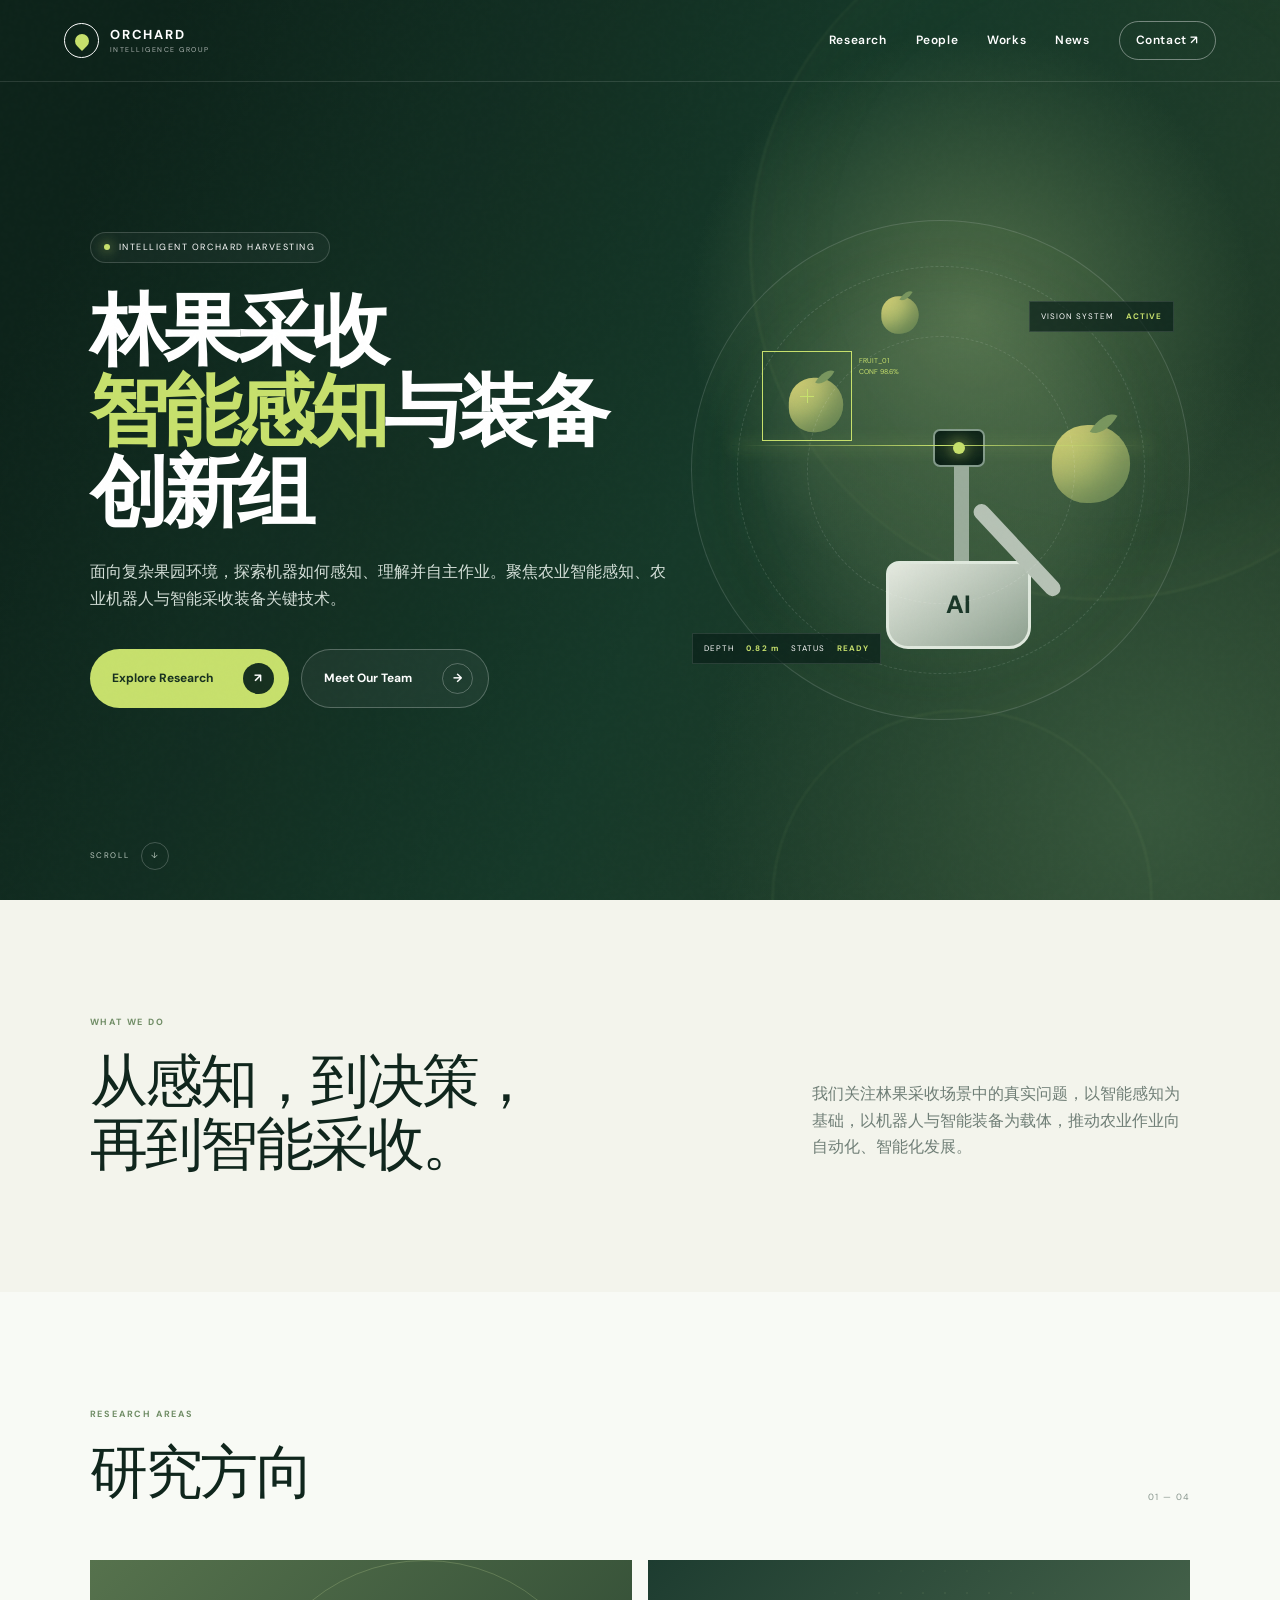
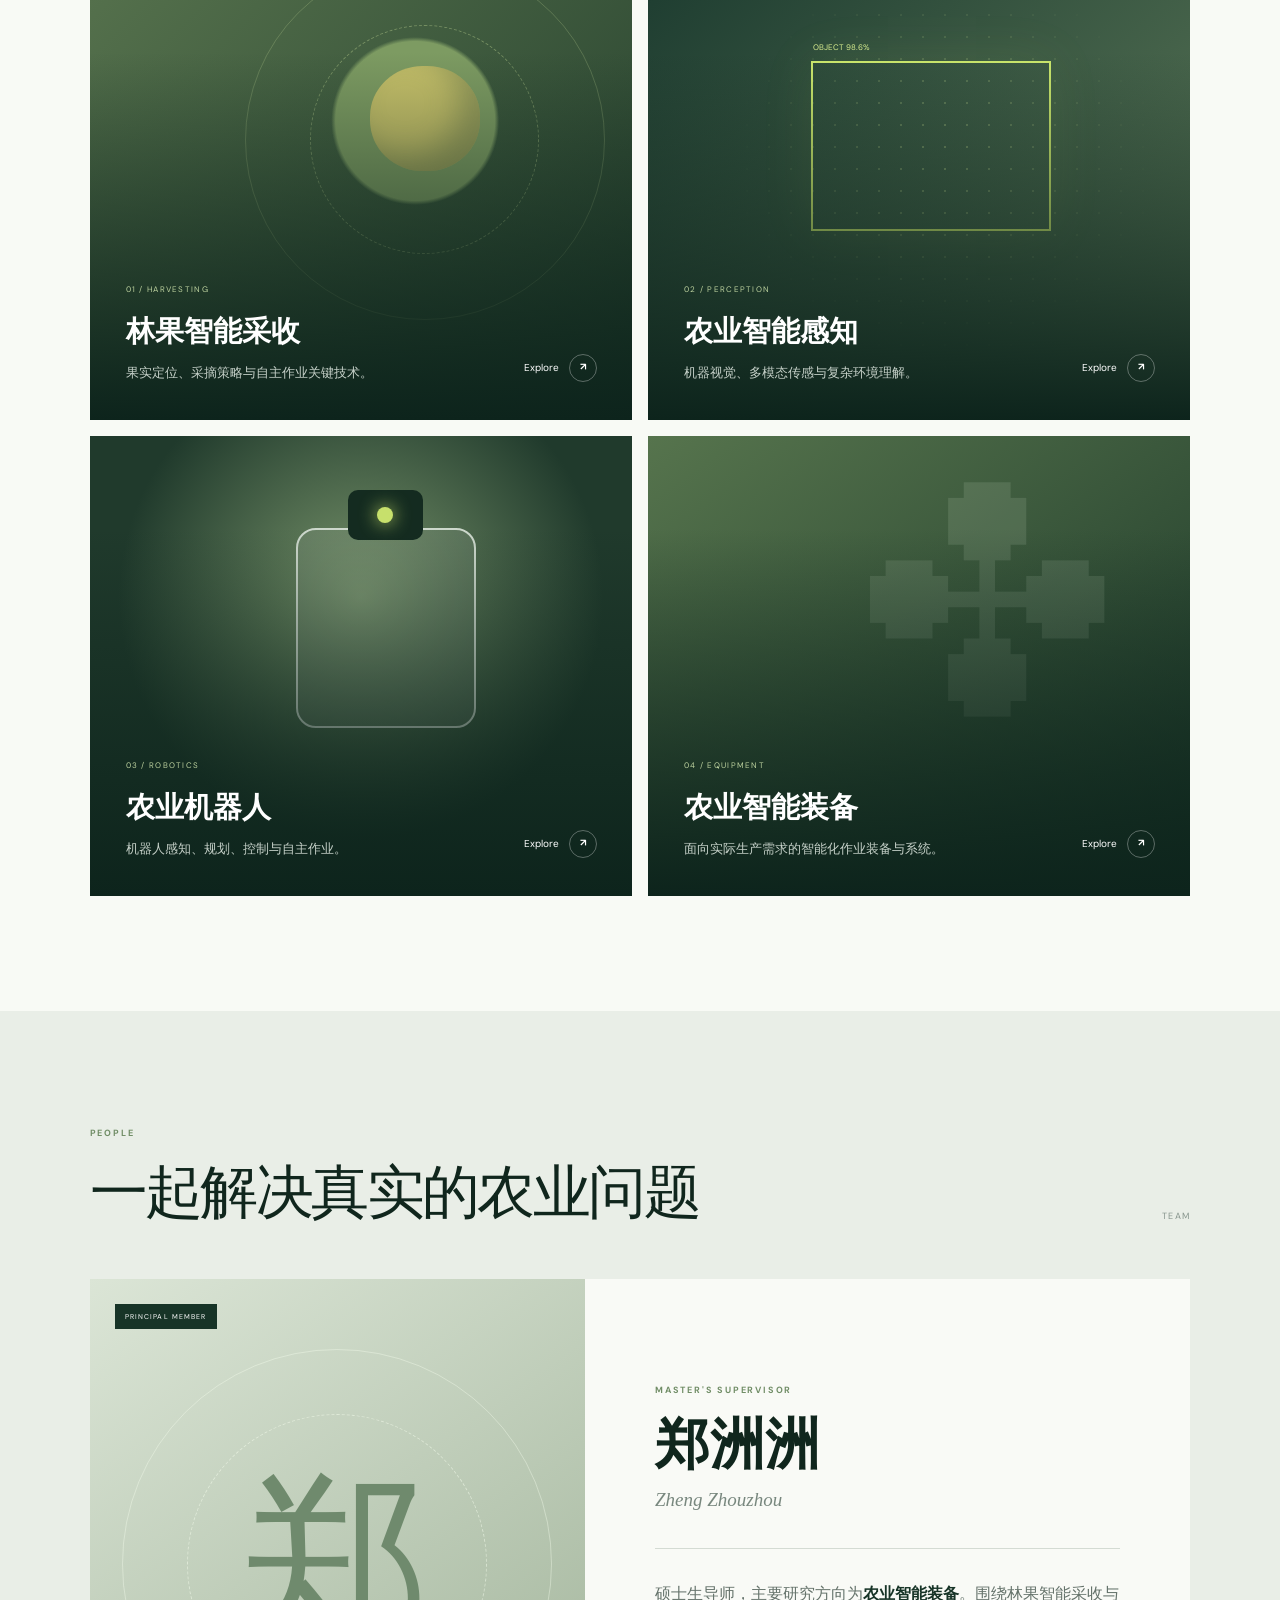
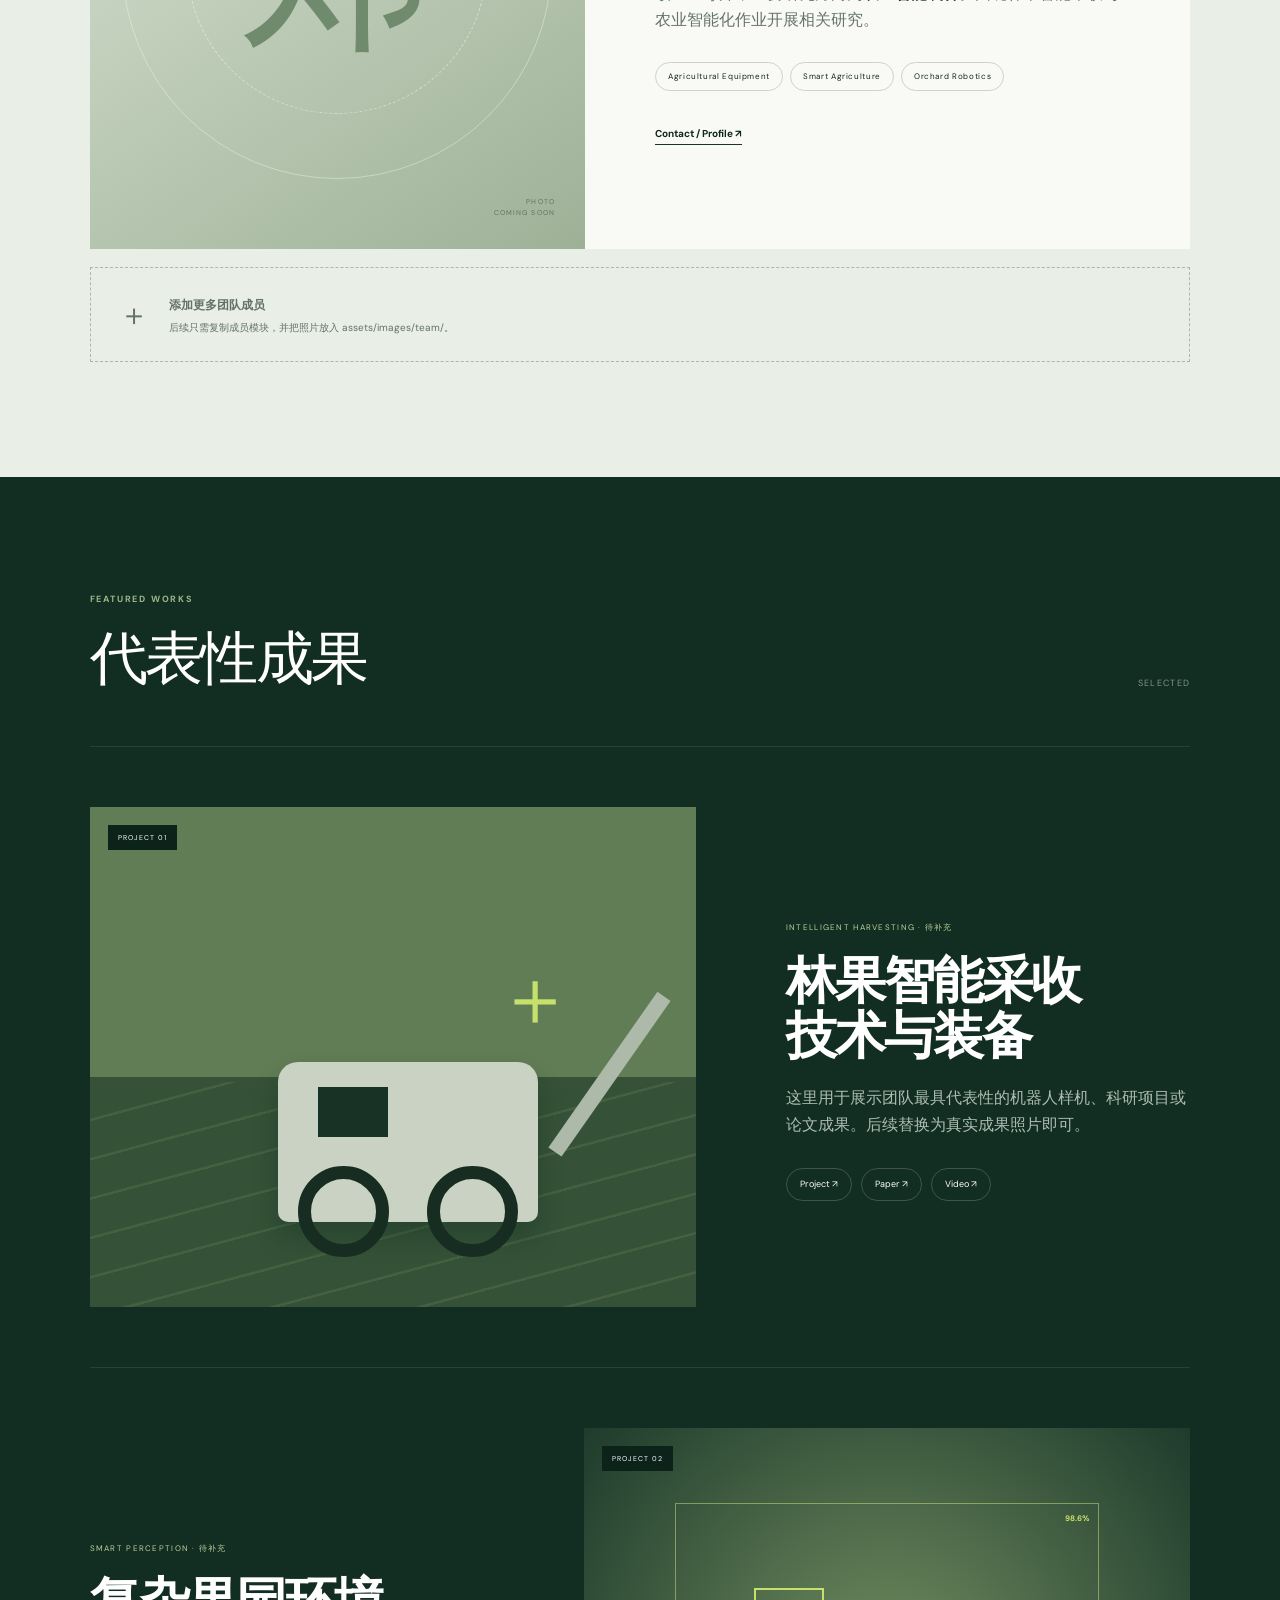
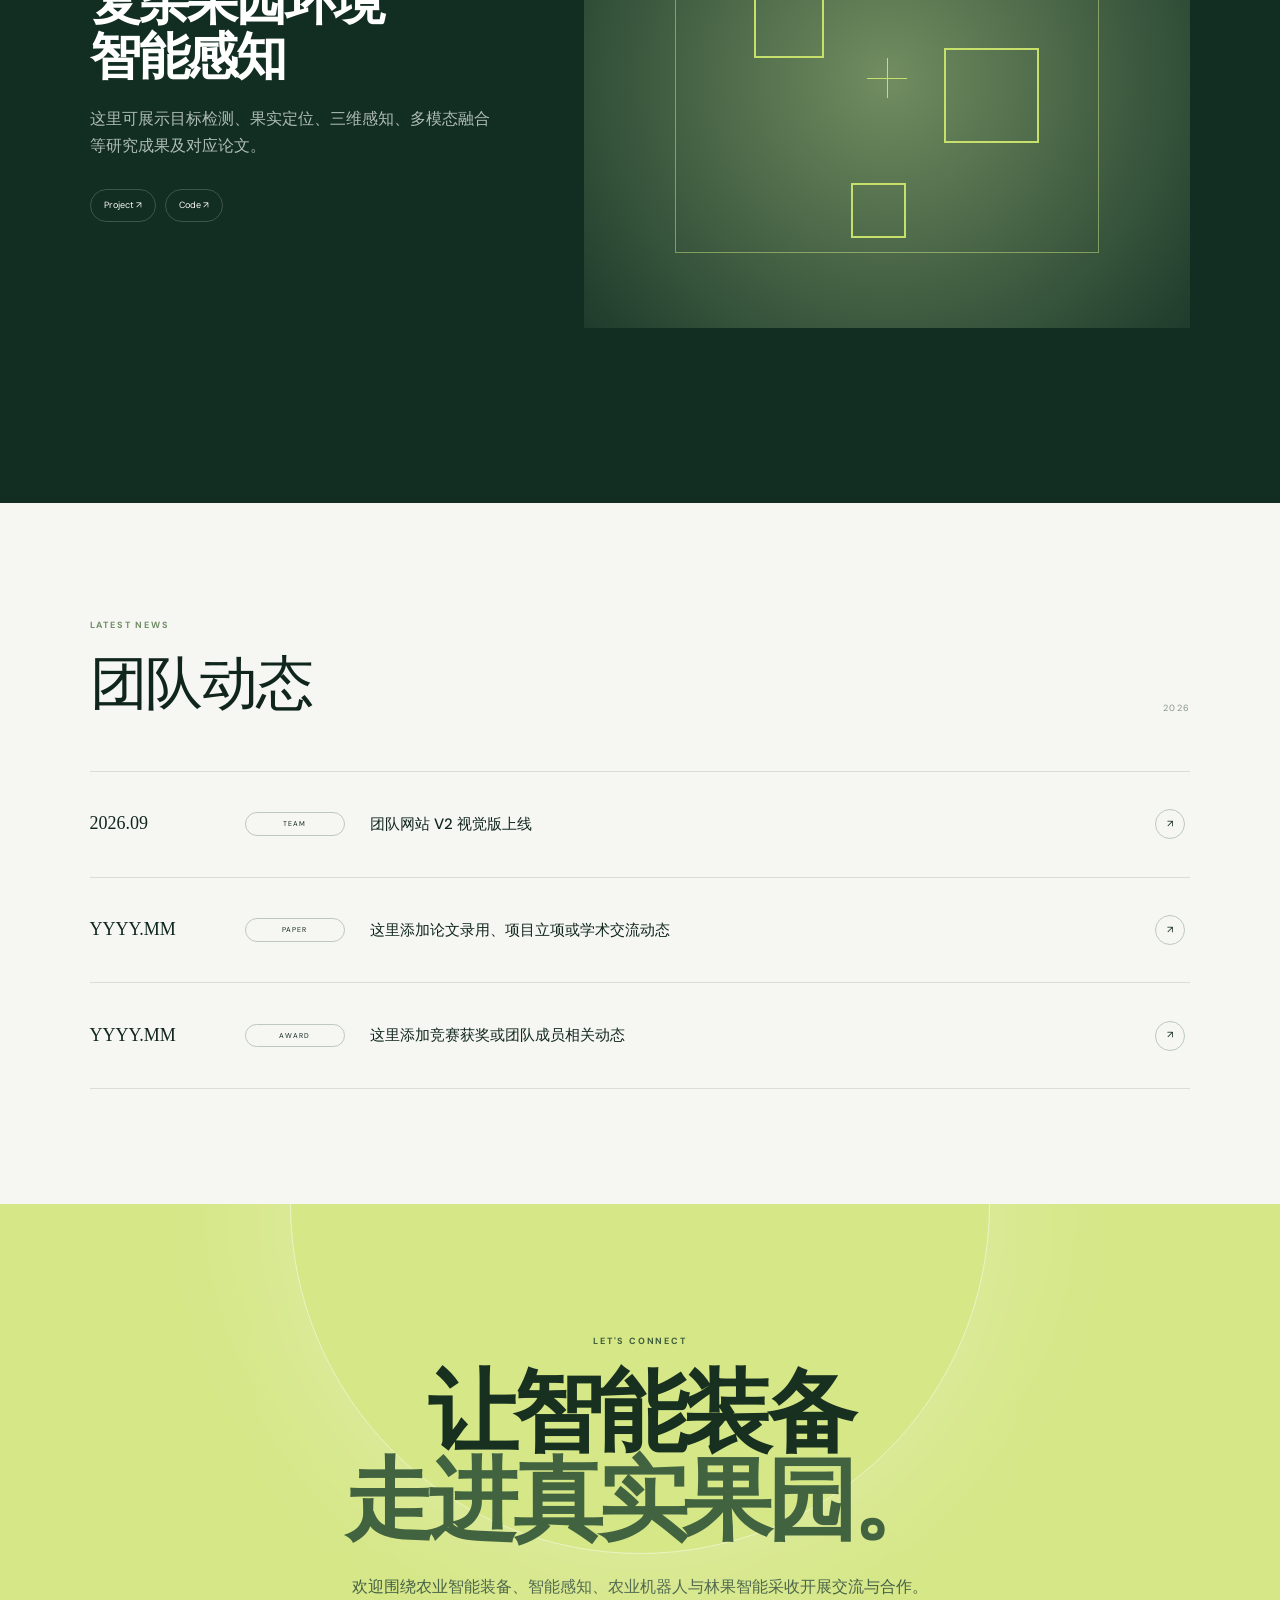
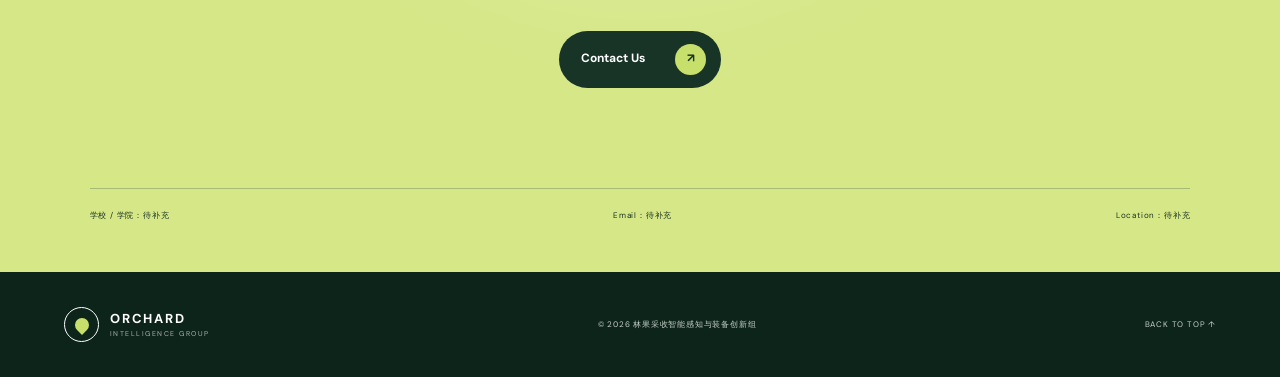
==== index.html @ 79e34de5 "Add files via upload" ====
<!doctype html>
<html lang="zh-CN">
<head>
<meta charset="utf-8"><meta name="viewport" content="width=device-width,initial-scale=1">
<meta name="description" content="林果采收智能感知与装备创新组">
<title>林果采收智能感知与装备创新组</title>
<link rel="stylesheet" href="style.css">
</head>
<body>
<div class="noise"></div>
<header class="nav" id="nav">
  <a class="brand" href="#home"><span class="logo"><i></i></span><span><b>ORCHARD</b><small>INTELLIGENCE GROUP</small></span></a>
  <button class="menu" aria-label="菜单">☰</button>
  <nav><a href="#research">Research</a><a href="#people">People</a><a href="#works">Works</a><a href="#news">News</a><a class="nav-btn" href="#contact">Contact ↗</a></nav>
</header>

<main>
<section class="hero" id="home">
  <div class="hero-bg"></div><div class="hero-grid"></div>
  <div class="orb o1"></div><div class="orb o2"></div>
  <div class="hero-content reveal">
    <div class="status"><span></span> INTELLIGENT ORCHARD HARVESTING</div>
    <h1>林果采收<br><em>智能感知</em>与装备创新组</h1>
    <p>面向复杂果园环境，探索机器如何感知、理解并自主作业。聚焦农业智能感知、农业机器人与智能采收装备关键技术。</p>
    <div class="hero-actions">
      <a class="btn primary" href="#research"><span>Explore Research</span><b>↗</b></a>
      <a class="btn glass" href="#people"><span>Meet Our Team</span><b>→</b></a>
    </div>
  </div>
  <div class="visual reveal">
    <div class="hud top"><span>VISION SYSTEM</span><b>ACTIVE</b></div>
    <div class="fruit f1"><i></i></div><div class="fruit f2"><i></i></div><div class="fruit f3"><i></i></div>
    <div class="scanline"></div>
    <div class="target"><span></span><i>FRUIT_01<br>CONF 98.6%</i></div>
    <div class="machine"><div class="eye"></div><div class="neck"></div><div class="body">AI</div><div class="arm"></div></div>
    <div class="hud bottom"><span>DEPTH</span><b>0.82 m</b><span>STATUS</span><b>READY</b></div>
  </div>
  <a class="scroll" href="#research">SCROLL <i>↓</i></a>
</section>

<section class="intro">
  <p class="kicker reveal">WHAT WE DO</p>
  <div class="intro-row reveal"><h2>从感知，到决策，<br>再到智能采收。</h2><p>我们关注林果采收场景中的真实问题，以智能感知为基础，以机器人与智能装备为载体，推动农业作业向自动化、智能化发展。</p></div>
</section>

<section class="research" id="research">
  <div class="section-title reveal"><div><p class="kicker">RESEARCH AREAS</p><h2>研究方向</h2></div><span>01 — 04</span></div>
  <div class="research-grid">
    <article class="research-card r1 reveal"><div class="card-art"><div class="rings"></div><div class="apple"></div></div><div class="card-copy"><small>01 / HARVESTING</small><h3>林果智能采收</h3><p>果实定位、采摘策略与自主作业关键技术。</p><a href="#works">Explore <b>↗</b></a></div></article>
    <article class="research-card r2 reveal"><div class="card-art"><div class="vision-box"></div><div class="dots"></div></div><div class="card-copy"><small>02 / PERCEPTION</small><h3>农业智能感知</h3><p>机器视觉、多模态传感与复杂环境理解。</p><a href="#works">Explore <b>↗</b></a></div></article>
    <article class="research-card r3 reveal"><div class="card-art"><div class="bot"><i></i></div></div><div class="card-copy"><small>03 / ROBOTICS</small><h3>农业机器人</h3><p>机器人感知、规划、控制与自主作业。</p><a href="#works">Explore <b>↗</b></a></div></article>
    <article class="research-card r4 reveal"><div class="card-art"><div class="gear">✣</div></div><div class="card-copy"><small>04 / EQUIPMENT</small><h3>农业智能装备</h3><p>面向实际生产需求的智能化作业装备与系统。</p><a href="#works">Explore <b>↗</b></a></div></article>
  </div>
</section>

<section class="people" id="people">
  <div class="section-title reveal"><div><p class="kicker">PEOPLE</p><h2>一起解决真实的农业问题</h2></div><span>TEAM</span></div>
  <div class="person-card reveal">
    <div class="portrait">
      <img src="assets/images/team/zhengzhouzhou.jpg" alt="郑洲洲" onerror="this.style.display='none'">
      <div class="portrait-bg"><div class="portrait-ring"></div><strong>郑</strong><small>PHOTO<br>COMING SOON</small></div>
      <div class="portrait-label">PRINCIPAL MEMBER</div>
    </div>
    <div class="person-copy"><p class="kicker">MASTER'S SUPERVISOR</p><h3>郑洲洲</h3><p class="en">Zheng Zhouzhou</p><div class="line"></div><p class="bio">硕士生导师，主要研究方向为<strong>农业智能装备</strong>。围绕林果智能采收与农业智能化作业开展相关研究。</p><div class="chips"><span>Agricultural Equipment</span><span>Smart Agriculture</span><span>Orchard Robotics</span></div><a class="text-link" href="#contact">Contact / Profile <b>↗</b></a></div>
  </div>
  <div class="add-member reveal"><span>＋</span><div><b>添加更多团队成员</b><p>后续只需复制成员模块，并把照片放入 assets/images/team/。</p></div></div>
</section>

<section class="works" id="works">
  <div class="section-title reveal"><div><p class="kicker">FEATURED WORKS</p><h2>代表性成果</h2></div><span>SELECTED</span></div>
  <article class="work reveal">
    <div class="work-image wi1"><span class="badge">PROJECT 01</span><div class="field-lines"></div><div class="harvester"><i></i><b></b></div><div class="crosshair">＋</div></div>
    <div class="work-copy"><small>INTELLIGENT HARVESTING · 待补充</small><h3>林果智能采收<br>技术与装备</h3><p>这里用于展示团队最具代表性的机器人样机、科研项目或论文成果。后续替换为真实成果照片即可。</p><div class="work-links"><a href="#">Project ↗</a><a href="#">Paper ↗</a><a href="#">Video ↗</a></div></div>
  </article>
  <article class="work reverse reveal">
    <div class="work-image wi2"><span class="badge">PROJECT 02</span><div class="camera-ui"><i></i><b>98.6%</b></div><div class="detect d1"></div><div class="detect d2"></div><div class="detect d3"></div></div>
    <div class="work-copy"><small>SMART PERCEPTION · 待补充</small><h3>复杂果园环境<br>智能感知</h3><p>这里可展示目标检测、果实定位、三维感知、多模态融合等研究成果及对应论文。</p><div class="work-links"><a href="#">Project ↗</a><a href="#">Code ↗</a></div></div>
  </article>
</section>

<section class="news" id="news">
  <div class="section-title reveal"><div><p class="kicker">LATEST NEWS</p><h2>团队动态</h2></div><span>2026</span></div>
  <div class="news-list">
    <article class="reveal"><time>2026.09</time><span class="news-tag">TEAM</span><h3>团队网站 V2 视觉版上线</h3><a href="#">↗</a></article>
    <article class="reveal"><time>YYYY.MM</time><span class="news-tag">PAPER</span><h3>这里添加论文录用、项目立项或学术交流动态</h3><a href="#">↗</a></article>
    <article class="reveal"><time>YYYY.MM</time><span class="news-tag">AWARD</span><h3>这里添加竞赛获奖或团队成员相关动态</h3><a href="#">↗</a></article>
  </div>
</section>

<section class="contact" id="contact">
  <div class="contact-glow"></div><p class="kicker reveal">LET'S CONNECT</p><h2 class="reveal">让智能装备<br><em>走进真实果园。</em></h2><p class="reveal">欢迎围绕农业智能装备、智能感知、农业机器人与林果智能采收开展交流与合作。</p><a class="btn light reveal" href="mailto:your-email@example.com"><span>Contact Us</span><b>↗</b></a>
  <div class="contact-meta reveal"><span>学校 / 学院：待补充</span><span>Email：待补充</span><span>Location：待补充</span></div>
</section>
</main>
<footer><a class="brand" href="#home"><span class="logo"><i></i></span><span><b>ORCHARD</b><small>INTELLIGENCE GROUP</small></span></a><p>© 2026 林果采收智能感知与装备创新组</p><a href="#home">BACK TO TOP ↑</a></footer>
<script src="main.js"></script>
</body></html>
---- style.css ----
@import url('https://fonts.googleapis.com/css2?family=DM+Sans:wght@400;500;600;700&display=swap');
:root{--ink:#10261d;--green:#7da45e;--lime:#c7e06c;--cream:#f3f4ec;--paper:#fafbf6;--muted:#6f7e76;--line:#d8ded5}
*{box-sizing:border-box}html{scroll-behavior:smooth}body{margin:0;background:var(--paper);color:var(--ink);font-family:"DM Sans","Noto Sans SC","Microsoft YaHei",sans-serif;line-height:1.65;overflow-x:hidden}a{text-decoration:none;color:inherit}.noise{position:fixed;inset:0;pointer-events:none;z-index:100;opacity:.025;background-image:url("data:image/svg+xml,%3Csvg viewBox='0 0 180 180' xmlns='http://www.w3.org/2000/svg'%3E%3Cfilter id='n'%3E%3CfeTurbulence type='fractalNoise' baseFrequency='.9' numOctaves='4' stitchTiles='stitch'/%3E%3C/filter%3E%3Crect width='100%25' height='100%25' filter='url(%23n)' opacity='.6'/%3E%3C/svg%3E")}
.nav{height:82px;position:fixed;z-index:50;top:0;left:0;right:0;padding:0 5vw;display:flex;align-items:center;justify-content:space-between;color:white;transition:.35s;border-bottom:1px solid #ffffff1f}.nav.scrolled{height:70px;background:#f8faf4e8;color:var(--ink);backdrop-filter:blur(18px);border-color:#d9e0d8}.brand{display:flex;align-items:center;gap:11px}.brand>span:last-child{display:grid;line-height:1.05}.brand b{font-size:13px;letter-spacing:.14em}.brand small{font-size:7px;letter-spacing:.21em;opacity:.65;margin-top:5px}.logo{width:35px;height:35px;border:1px solid currentColor;border-radius:50%;display:grid;place-items:center}.logo i{display:block;width:14px;height:14px;border-radius:50% 50% 50% 0;background:var(--lime);transform:rotate(-45deg)}.nav nav{display:flex;align-items:center;gap:29px;font-size:12px;font-weight:600;letter-spacing:.05em}.nav nav>a{position:relative}.nav nav>a:not(.nav-btn):after{content:"";position:absolute;left:0;right:100%;bottom:-6px;height:1px;background:currentColor;transition:.25s}.nav nav>a:hover:after{right:0}.nav-btn{border:1px solid #ffffff66;border-radius:100px;padding:9px 16px}.scrolled .nav-btn{border-color:#173b2b55}.menu{display:none;border:0;background:none;color:inherit;font-size:24px}
.hero{min-height:780px;height:100vh;position:relative;background:#132d22;color:white;display:grid;grid-template-columns:1.05fr .95fr;align-items:center;padding:110px 7vw 70px;overflow:hidden}.hero-bg{position:absolute;inset:0;background:radial-gradient(circle at 76% 35%,#52704b 0,transparent 25%),radial-gradient(circle at 90% 90%,#38583d 0,transparent 32%),linear-gradient(115deg,#0d231a 10%,#173a2a 55%,#263e29);opacity:.98}.hero-grid{position:absolute;inset:0;background-image:linear-gradient(#fff08 1px,transparent 1px),linear-gradient(90deg,#fff08 1px,transparent 1px);background-size:70px 70px;mask-image:linear-gradient(to right,transparent 15%,black 100%)}.orb{position:absolute;border-radius:50%;filter:blur(1px);border:1px solid #d9f89d22}.o1{width:700px;height:700px;right:-170px;top:-100px;box-shadow:inset 0 0 120px #c9ec8c0a}.o2{width:380px;height:380px;right:10%;bottom:-190px}.hero-content{position:relative;z-index:3;max-width:760px}.status{display:inline-flex;align-items:center;gap:9px;border:1px solid #ffffff2b;border-radius:50px;padding:7px 13px;font-size:9px;letter-spacing:.17em;background:#ffffff08}.status span{width:6px;height:6px;background:var(--lime);border-radius:50%;box-shadow:0 0 12px var(--lime)}.hero h1{font-size:clamp(48px,6.1vw,91px);line-height:1.04;letter-spacing:-.055em;margin:27px 0 26px;font-weight:600}.hero h1 em,.contact h2 em{font-style:normal;color:var(--lime)}.hero-content>p{max-width:630px;color:#d4dfd8;font-size:16px}.hero-actions{display:flex;gap:12px;margin-top:37px}.btn{display:inline-flex;align-items:center;justify-content:space-between;gap:30px;border-radius:100px;padding:13px 15px 13px 22px;font-size:12px;font-weight:700;transition:.25s}.btn b{width:31px;height:31px;border-radius:50%;display:grid;place-items:center;transition:.25s}.btn:hover{transform:translateY(-2px)}.btn:hover b{transform:rotate(45deg)}.primary{background:var(--lime);color:#17301f}.primary b{background:#17301f;color:white}.glass{border:1px solid #ffffff40;background:#ffffff0c}.glass b{border:1px solid #ffffff40}.visual{position:relative;z-index:2;width:min(39vw,570px);height:min(39vw,570px);justify-self:end;border:1px solid #ffffff25;border-radius:50%;background:radial-gradient(circle,#72926433 0 35%,#1a342600 65%);box-shadow:inset 0 0 100px #bde87d0b}.visual:before,.visual:after{content:"";position:absolute;border:1px dashed #ffffff1f;border-radius:50%;inset:9%}.visual:after{inset:23%}.hud{position:absolute;z-index:4;font-size:8px;letter-spacing:.13em;display:flex;gap:12px;background:#0b2119b8;border:1px solid #ffffff1d;padding:8px 11px}.hud b{color:var(--lime)}.hud.top{right:3%;top:16%}.hud.bottom{bottom:11%;left:0}.fruit{position:absolute;width:68px;height:68px;border-radius:48% 52% 53% 47%;background:linear-gradient(145deg,#d9d377,#76975a);box-shadow:inset -15px -12px 25px #37583e55}.fruit i{position:absolute;width:14px;height:24px;border-radius:100% 0;background:#78965e;top:-13px;left:38px;transform:rotate(30deg)}.f1{left:18%;top:30%;transform:scale(.8)}.f2{right:13%;top:42%;transform:scale(1.15)}.f3{left:35%;top:12%;transform:scale(.55)}.target{position:absolute;left:14%;top:26%;width:90px;height:90px;border:1px solid var(--lime)}.target:before,.target:after{content:"";position:absolute;background:var(--lime)}.target:before{width:14px;height:1px;left:37px;top:44px}.target:after{height:14px;width:1px;left:44px;top:37px}.target i{position:absolute;left:96px;top:3px;font-style:normal;font-size:7px;color:var(--lime);width:80px}.scanline{position:absolute;z-index:3;left:8%;right:8%;top:45%;height:1px;background:linear-gradient(90deg,transparent,var(--lime),transparent);box-shadow:0 0 15px var(--lime);animation:scan 4s ease-in-out infinite}.machine{position:absolute;left:39%;bottom:14%;width:150px;height:220px}.body{position:absolute;bottom:0;width:145px;height:88px;border-radius:13px 13px 22px 22px;background:linear-gradient(145deg,#e4e9df,#8da08f);border:3px solid #dfe8dd;color:#1a3728;display:grid;place-items:center;font-size:25px;font-weight:800}.eye{position:absolute;width:52px;height:38px;border-radius:7px;background:#0c2118;left:47px;top:0;border:2px solid #82998b}.eye:after{content:"";position:absolute;width:12px;height:12px;background:var(--lime);border-radius:50%;left:18px;top:11px;box-shadow:0 0 16px var(--lime)}.neck{position:absolute;left:68px;top:37px;width:15px;height:95px;background:#9aac9b}.arm{position:absolute;right:-30px;bottom:55px;width:16px;height:120px;background:#b6c2b5;transform:rotate(-43deg);transform-origin:bottom;border-radius:8px}.scroll{position:absolute;z-index:3;bottom:30px;left:7vw;font-size:8px;letter-spacing:.2em;display:flex;align-items:center;gap:12px;color:#b8c7bd}.scroll i{font-style:normal;border:1px solid #ffffff35;width:28px;height:28px;border-radius:50%;display:grid;place-items:center}@keyframes scan{0%,100%{top:26%}50%{top:72%}}
.intro,.research,.people,.works,.news{padding:115px 7vw}.intro{background:var(--cream)}.kicker{font-size:9px!important;letter-spacing:.2em!important;font-weight:700!important;color:#708d66!important;margin:0 0 20px!important}.intro-row{display:grid;grid-template-columns:1.2fr .8fr;gap:12vw;align-items:end}.intro h2,.section-title h2{font-size:clamp(38px,4.5vw,65px);line-height:1.1;letter-spacing:-.045em;margin:0;font-weight:550}.intro-row>p{color:var(--muted);max-width:520px}.research{background:#f8faf5}.section-title{display:flex;justify-content:space-between;align-items:end;margin-bottom:55px}.section-title span{font-size:9px;letter-spacing:.15em;color:#87958d}.research-grid{display:grid;grid-template-columns:1fr 1fr;gap:16px}.research-card{min-height:460px;position:relative;overflow:hidden;background:#1a382a;color:white;display:flex;align-items:flex-end}.research-card:after{content:"";position:absolute;inset:0;background:linear-gradient(transparent 20%,#0d241c 100%);z-index:1}.card-art{position:absolute;inset:0;transition:.6s}.research-card:hover .card-art{transform:scale(1.04)}.r1 .card-art{background:radial-gradient(circle at 60% 35%,#7d9b62 0 18%,transparent 19%),linear-gradient(135deg,#56724d,#233e2c)}.rings{position:absolute;width:360px;height:360px;border:1px solid #dff3a833;border-radius:50%;right:5%;top:0}.rings:after{content:"";position:absolute;inset:18%;border:1px dashed #dff3a855;border-radius:50%}.apple{position:absolute;width:110px;height:105px;background:#c7c16a;border-radius:48%;right:28%;top:23%;box-shadow:inset -20px -15px 30px #48604266}.r2 .card-art{background:linear-gradient(135deg,#1d3c30,#5d7959)}.vision-box{position:absolute;width:240px;height:170px;border:2px solid #cde96d;left:30%;top:22%;box-shadow:0 0 50px #cde96d18}.vision-box:before{content:"OBJECT 98.6%";position:absolute;top:-22px;font-size:8px;color:#d9ee90}.dots{position:absolute;inset:0;background-image:radial-gradient(#d9ef9b55 1px,transparent 1px);background-size:22px 22px;mask-image:radial-gradient(circle at 55% 45%,black,transparent 55%)}.r3 .card-art{background:radial-gradient(circle at 50% 35%,#77936a,#203a2c 60%)}.bot{position:absolute;width:180px;height:200px;border:2px solid #cdd8cc;border-radius:20px;left:38%;top:20%;background:#9baa9b33}.bot:before{content:"";position:absolute;width:75px;height:50px;border-radius:10px;background:#142b20;left:50px;top:-40px}.bot i{position:absolute;width:16px;height:16px;border-radius:50%;background:var(--lime);left:79px;top:-23px;box-shadow:0 0 18px var(--lime)}.r4 .card-art{background:linear-gradient(145deg,#56744d,#183426)}.gear{position:absolute;font-size:250px;line-height:1;color:#d9e8cf22;right:13%;top:12%;animation:rotate 18s linear infinite}@keyframes rotate{to{transform:rotate(360deg)}}.card-copy{position:relative;z-index:2;padding:36px;width:100%}.card-copy small,.work-copy small{font-size:8px;letter-spacing:.16em;color:#bdd29f}.card-copy h3{font-size:29px;margin:8px 0 6px}.card-copy p{margin:0;color:#c6d1c9;font-size:13px}.card-copy a{position:absolute;right:35px;bottom:38px;font-size:10px}.card-copy a b{display:inline-grid;place-items:center;margin-left:7px;border:1px solid #ffffff50;border-radius:50%;width:28px;height:28px}
.people{background:#e9eee7}.person-card{display:grid;grid-template-columns:.9fr 1.1fr;background:#f9faf6;min-height:570px}.portrait{position:relative;min-height:570px;overflow:hidden;background:#cad7c5}.portrait img{width:100%;height:100%;object-fit:cover;position:absolute;z-index:2}.portrait-bg{position:absolute;inset:0;display:grid;place-items:center;background:linear-gradient(145deg,#dbe5d6,#9eb197)}.portrait-bg strong{font-family:serif;font-size:190px;font-weight:400;color:#6f8a6d;z-index:1}.portrait-bg small{position:absolute;bottom:30px;right:30px;text-align:right;font-size:7px;letter-spacing:.16em;color:#5f755f}.portrait-ring{position:absolute;width:430px;height:430px;border-radius:50%;border:1px solid #f8fff060}.portrait-ring:after{content:"";position:absolute;inset:15%;border:1px dashed #f8fff080;border-radius:50%}.portrait-label{position:absolute;z-index:3;left:25px;top:25px;background:#173427;color:white;font-size:7px;letter-spacing:.16em;padding:7px 10px}.person-copy{padding:70px;align-self:center}.person-copy h3{font-size:55px;line-height:1;margin:0}.person-copy .en{font-family:serif;font-size:19px;font-style:italic;color:#78877e;margin:12px 0}.line{height:1px;background:#d4dbd3;margin:32px 0}.bio{color:#65736b;max-width:580px}.bio strong{color:#173427}.chips{display:flex;flex-wrap:wrap;gap:7px;margin:28px 0}.chips span{border:1px solid #cad4ca;border-radius:50px;padding:7px 12px;font-size:8px;letter-spacing:.08em}.text-link{font-size:10px;font-weight:700;border-bottom:1px solid #173427;padding-bottom:4px}.add-member{border:1px dashed #aab7ab;margin-top:18px;display:flex;gap:20px;align-items:center;padding:22px 28px;color:#637269}.add-member>span{font-size:30px}.add-member b{font-size:12px}.add-member p{font-size:10px;margin:2px 0}.works{background:#122d21;color:white}.works .section-title .kicker{color:#9db789!important}.works .section-title span{color:#82948a}.work{display:grid;grid-template-columns:1.2fr .8fr;gap:7vw;align-items:center;padding:60px 0;border-top:1px solid #ffffff18}.work.reverse{grid-template-columns:.8fr 1.2fr}.work.reverse .work-image{order:2}.work-image{height:500px;position:relative;overflow:hidden}.wi1{background:linear-gradient(#607d56 0 54%,#355238 54%)}.field-lines{position:absolute;inset:55% 0 0;background:repeating-linear-gradient(165deg,transparent 0 35px,#a8bd7b22 36px 38px)}.harvester{position:absolute;width:260px;height:160px;left:31%;bottom:17%;background:#c9d2c3;border-radius:20px 20px 10px 10px;box-shadow:0 15px 25px #10291d55}.harvester:before,.harvester:after{content:"";position:absolute;width:65px;height:65px;border:13px solid #172d22;border-radius:50%;bottom:-35px}.harvester:before{left:20px}.harvester:after{right:20px}.harvester i{position:absolute;width:70px;height:50px;background:#183226;left:40px;top:25px}.harvester b{position:absolute;width:16px;height:190px;background:#aebaa9;right:-25px;top:-100px;transform:rotate(35deg);transform-origin:bottom}.crosshair{position:absolute;right:20%;top:25%;font-size:80px;font-weight:100;color:var(--lime)}.badge{position:absolute;z-index:3;left:18px;top:18px;background:#0c231a;color:white;padding:7px 10px;font-size:7px;letter-spacing:.15em}.wi2{background:radial-gradient(circle at 50% 50%,#718d60,#1e3b2c)}.camera-ui{position:absolute;inset:15%;border:1px solid #d5ed8a77}.camera-ui:before,.camera-ui:after{content:"";position:absolute;left:50%;top:50%;background:var(--lime)}.camera-ui:before{width:40px;height:1px;margin-left:-20px}.camera-ui:after{height:40px;width:1px;margin-top:-20px}.camera-ui b{position:absolute;right:8px;top:8px;font-size:8px;color:var(--lime)}.detect{position:absolute;border:2px solid var(--lime);width:70px;height:70px}.d1{left:28%;top:32%}.d2{right:25%;top:44%;width:95px;height:95px}.d3{left:44%;bottom:18%;width:55px;height:55px}.work-copy h3{font-size:clamp(38px,4vw,58px);line-height:1.08;letter-spacing:-.04em;margin:14px 0 22px}.work-copy>p{color:#aebdb4;max-width:500px}.work-links{display:flex;gap:9px;margin-top:30px}.work-links a{border:1px solid #ffffff30;border-radius:50px;padding:8px 13px;font-size:9px;transition:.2s}.work-links a:hover{background:var(--lime);color:#17301f;border-color:var(--lime)}
.news{background:#f6f7f2}.news-list{border-top:1px solid var(--line)}.news-list article{display:grid;grid-template-columns:130px 100px 1fr 35px;align-items:center;gap:25px;padding:25px 0;border-bottom:1px solid var(--line);transition:.2s}.news-list article:hover{padding-left:12px}.news-list time{font-family:serif;font-size:18px}.news-tag{font-size:7px;letter-spacing:.14em;border:1px solid #bcc9bc;border-radius:50px;padding:5px 9px;text-align:center}.news-list h3{font-size:15px;font-weight:500}.news-list a{width:30px;height:30px;border:1px solid #bcc9bc;border-radius:50%;display:grid;place-items:center;font-size:10px}.contact{position:relative;overflow:hidden;text-align:center;padding:130px 7vw 50px;background:#d6e788;color:#17301f}.contact-glow{position:absolute;width:700px;height:700px;border:1px solid #ffffff80;border-radius:50%;left:50%;top:-350px;transform:translateX(-50%);box-shadow:0 0 150px #fff4}.contact .kicker{color:#3f5d3b!important}.contact h2{font-size:clamp(55px,7vw,100px);line-height:.98;letter-spacing:-.06em;margin:0;position:relative}.contact h2 em{color:#41633f}.contact>p:not(.kicker){max-width:600px;margin:30px auto;color:#456044}.light{background:#173427;color:white;position:relative}.light b{background:var(--lime);color:#173427}.contact-meta{display:flex;justify-content:space-between;border-top:1px solid #47644855;margin-top:100px;padding-top:20px;font-size:8px;letter-spacing:.1em}footer{background:#0d241a;color:#c7d1ca;display:flex;align-items:center;justify-content:space-between;padding:35px 5vw;font-size:8px;letter-spacing:.1em}footer .brand{color:white}.reveal{opacity:0;transform:translateY(25px);transition:opacity .75s ease,transform .75s ease}.reveal.visible{opacity:1;transform:none}
@media(max-width:900px){.nav nav{display:none;position:absolute;top:70px;left:0;right:0;background:#10291ff5;padding:28px 5vw;flex-direction:column;align-items:flex-start}.nav.scrolled nav{background:#f7f9f3f8}.nav nav.open{display:flex}.menu{display:block}.hero{height:auto;min-height:900px;grid-template-columns:1fr;padding-top:140px}.visual{width:480px;height:480px;max-width:90vw;max-height:90vw;justify-self:center;margin-top:35px}.intro-row,.person-card,.work,.work.reverse{grid-template-columns:1fr}.research-grid{grid-template-columns:1fr}.person-copy{padding:45px}.work.reverse .work-image{order:0}.work-image{height:400px}.contact-meta{gap:20px;flex-wrap:wrap}}@media(max-width:600px){.nav{padding:0 22px}.hero,.intro,.research,.people,.works,.news{padding-left:22px;padding-right:22px}.hero{min-height:830px}.hero h1{font-size:48px}.hero-actions{flex-direction:column;align-items:flex-start}.visual{width:330px;height:330px}.machine{transform:scale(.72);left:29%;bottom:7%}.fruit{transform:scale(.6)!important}.research-card{min-height:390px}.section-title{align-items:flex-start}.section-title h2{font-size:42px}.portrait{min-height:420px}.person-card{min-height:0}.person-copy{padding:35px 25px}.person-copy h3{font-size:45px}.work-image{height:310px}.harvester{transform:scale(.65);left:12%}.news-list article{grid-template-columns:80px 1fr 30px;gap:10px}.news-tag{display:none}.news-list h3{font-size:12px}.contact{padding-left:22px;padding-right:22px}.contact-meta{display:grid;text-align:left;margin-top:70px}footer{gap:25px;flex-wrap:wrap}}
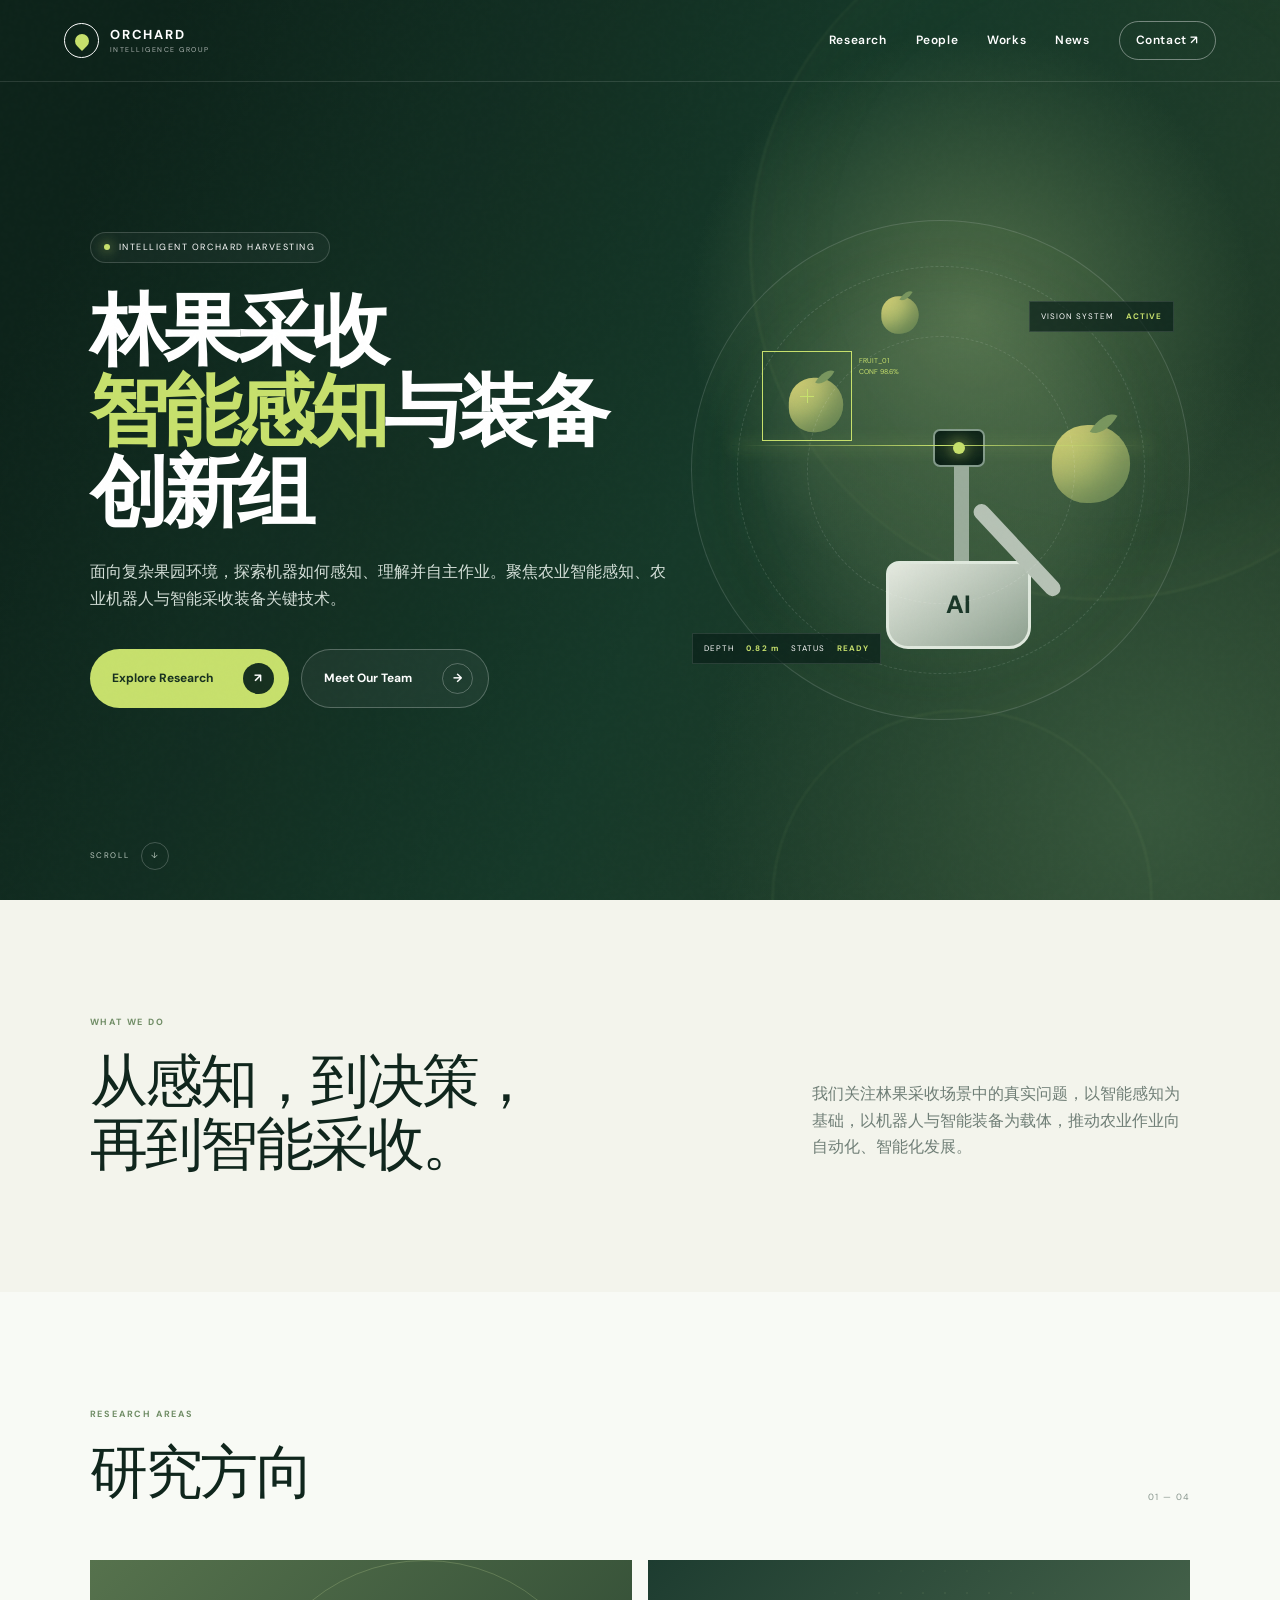
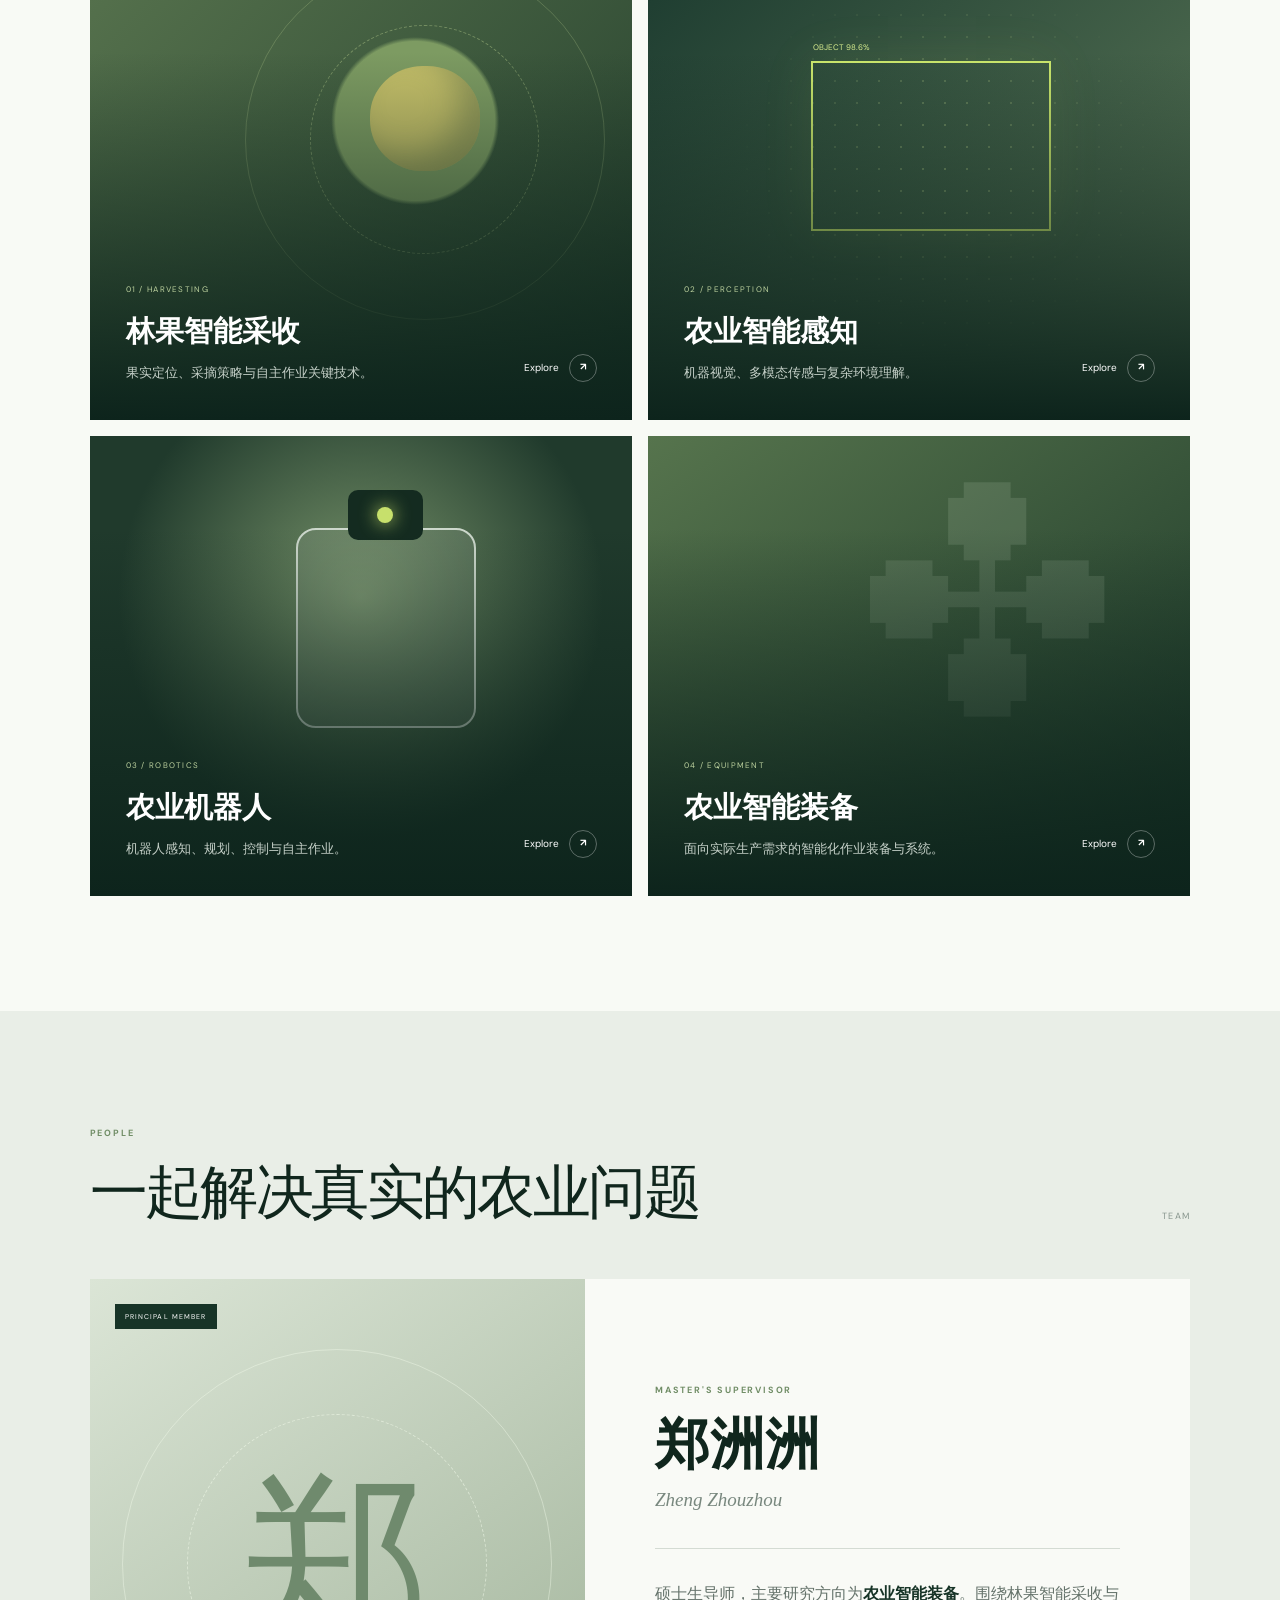
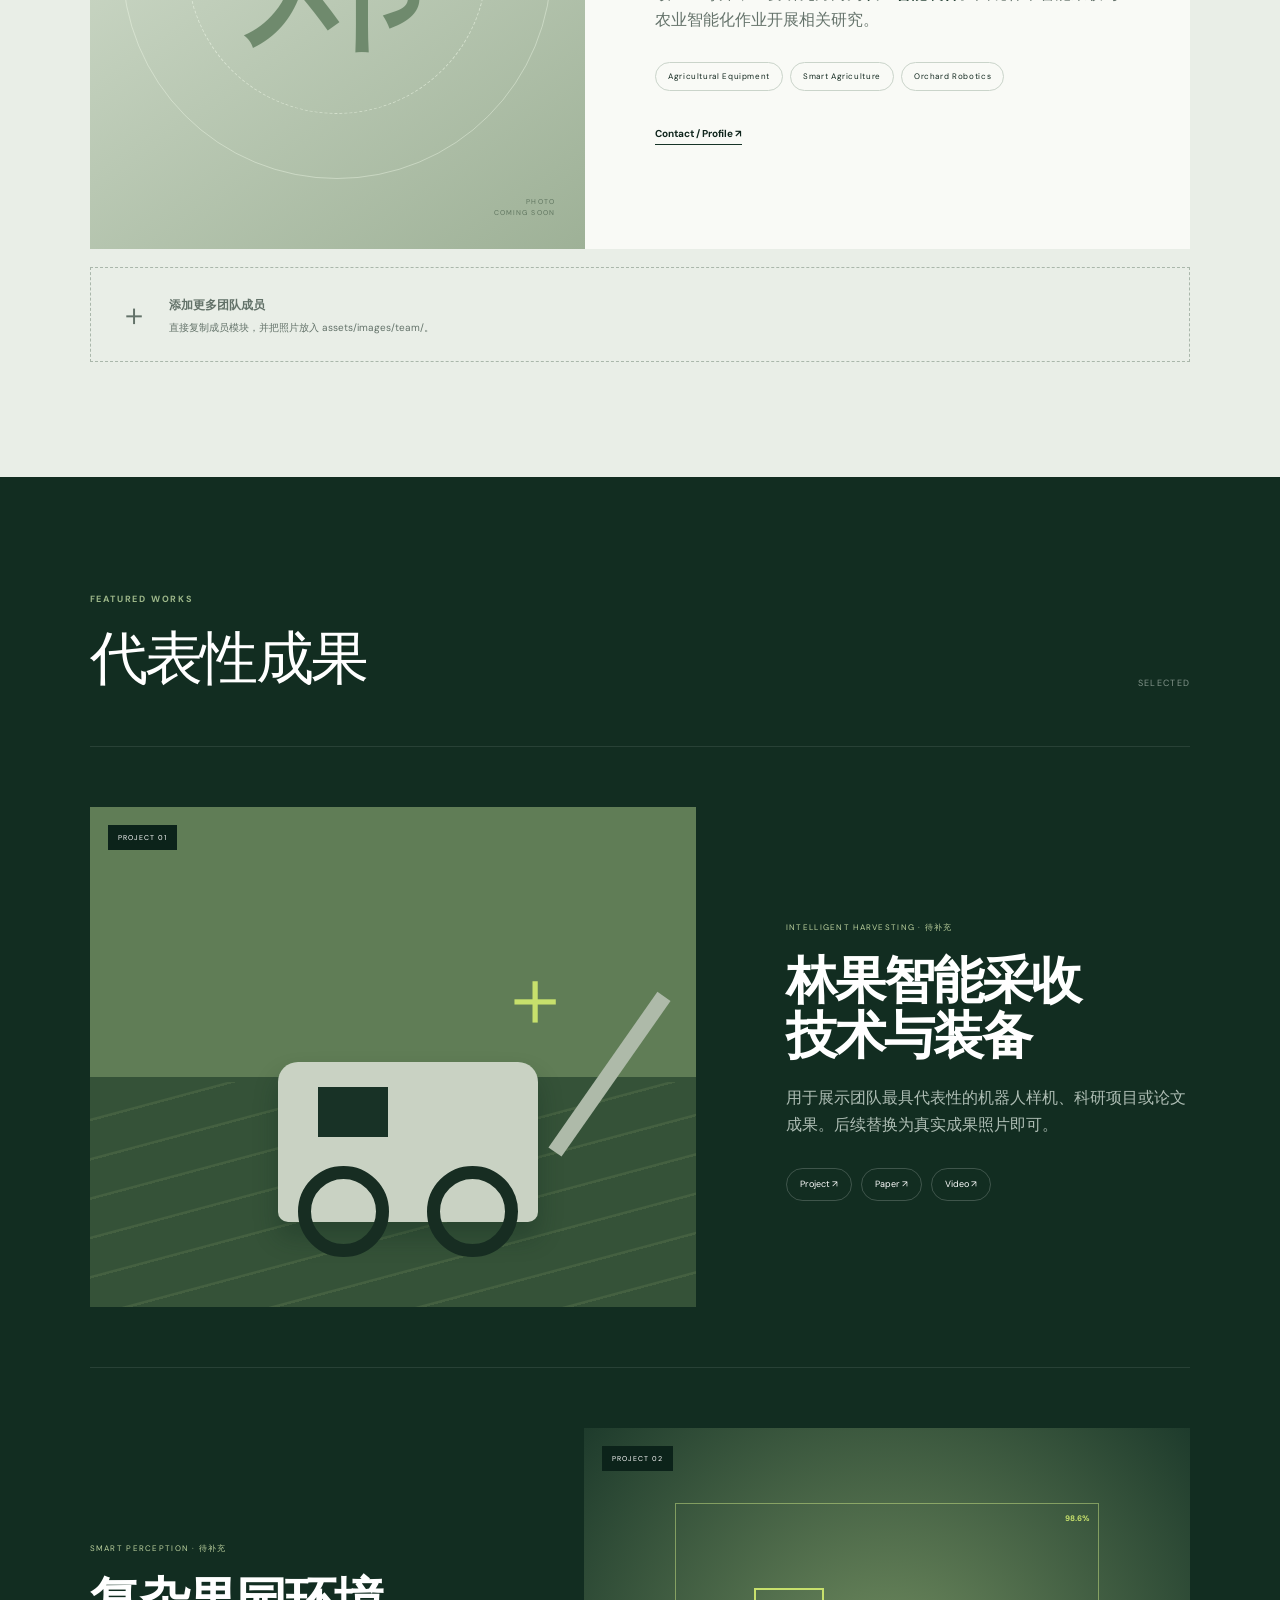
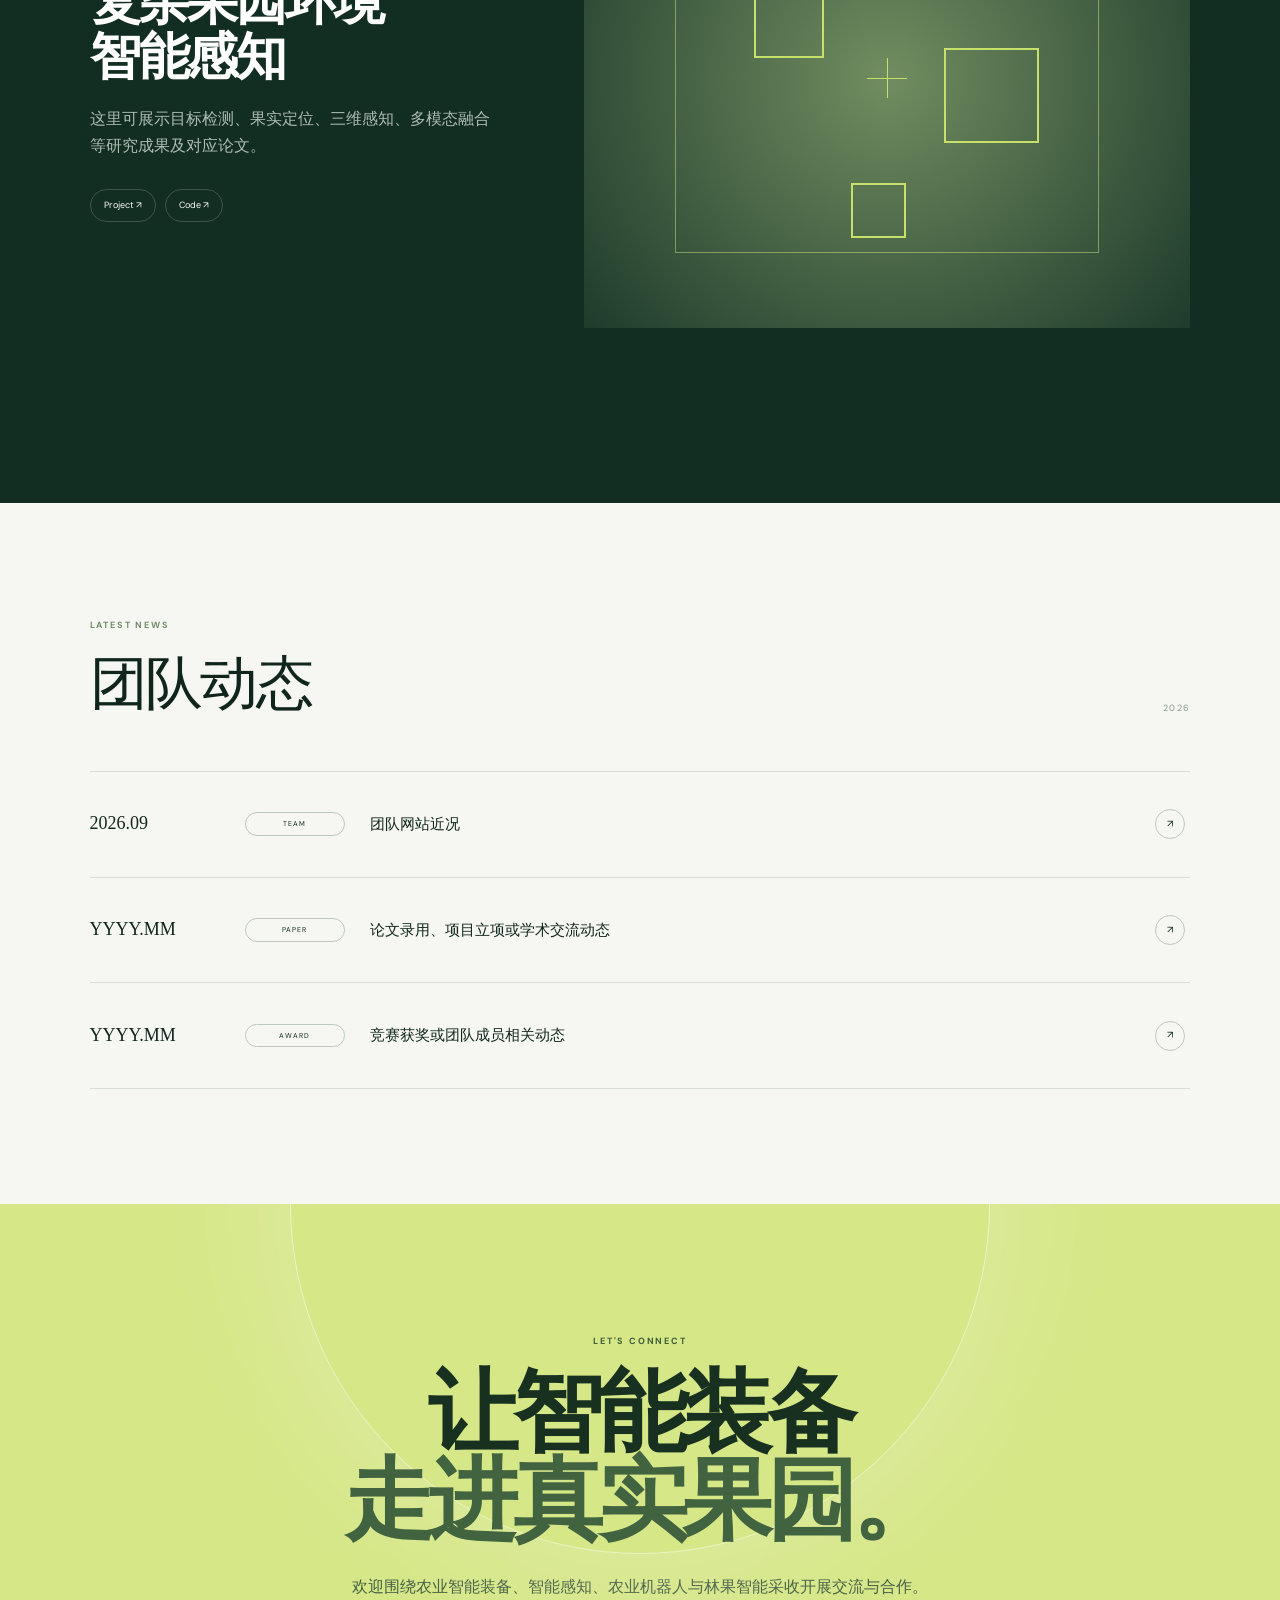
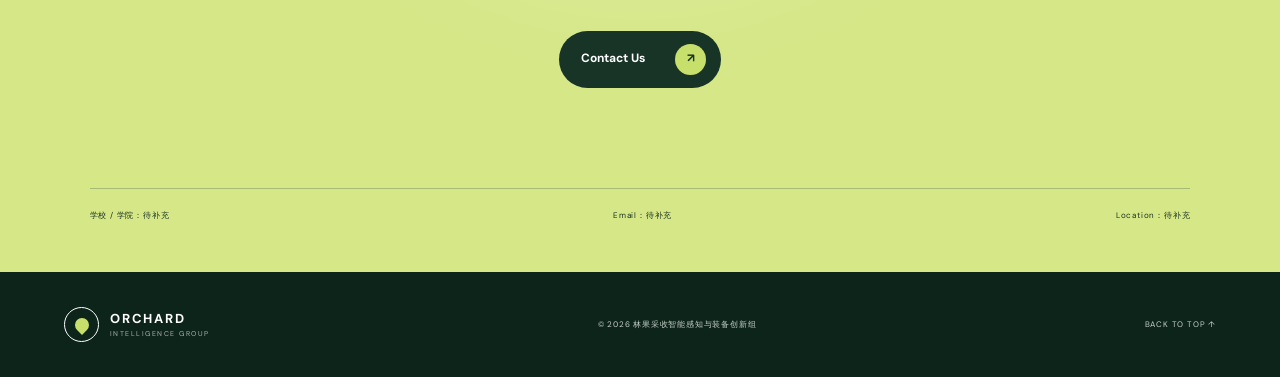
==== commit ee00b72c: "Update index.html" ====
--- a/index.html
+++ b/index.html
@@ -63,14 +63,14 @@
     </div>
     <div class="person-copy"><p class="kicker">MASTER'S SUPERVISOR</p><h3>郑洲洲</h3><p class="en">Zheng Zhouzhou</p><div class="line"></div><p class="bio">硕士生导师，主要研究方向为<strong>农业智能装备</strong>。围绕林果智能采收与农业智能化作业开展相关研究。</p><div class="chips"><span>Agricultural Equipment</span><span>Smart Agriculture</span><span>Orchard Robotics</span></div><a class="text-link" href="#contact">Contact / Profile <b>↗</b></a></div>
   </div>
-  <div class="add-member reveal"><span>＋</span><div><b>添加更多团队成员</b><p>后续只需复制成员模块，并把照片放入 assets/images/team/。</p></div></div>
+  <div class="add-member reveal"><span>＋</span><div><b>添加更多团队成员</b><p>直接复制成员模块，并把照片放入 assets/images/team/。</p></div></div>
 </section>
 
 <section class="works" id="works">
   <div class="section-title reveal"><div><p class="kicker">FEATURED WORKS</p><h2>代表性成果</h2></div><span>SELECTED</span></div>
   <article class="work reveal">
     <div class="work-image wi1"><span class="badge">PROJECT 01</span><div class="field-lines"></div><div class="harvester"><i></i><b></b></div><div class="crosshair">＋</div></div>
-    <div class="work-copy"><small>INTELLIGENT HARVESTING · 待补充</small><h3>林果智能采收<br>技术与装备</h3><p>这里用于展示团队最具代表性的机器人样机、科研项目或论文成果。后续替换为真实成果照片即可。</p><div class="work-links"><a href="#">Project ↗</a><a href="#">Paper ↗</a><a href="#">Video ↗</a></div></div>
+    <div class="work-copy"><small>INTELLIGENT HARVESTING · 待补充</small><h3>林果智能采收<br>技术与装备</h3><p>用于展示团队最具代表性的机器人样机、科研项目或论文成果。后续替换为真实成果照片即可。</p><div class="work-links"><a href="#">Project ↗</a><a href="#">Paper ↗</a><a href="#">Video ↗</a></div></div>
   </article>
   <article class="work reverse reveal">
     <div class="work-image wi2"><span class="badge">PROJECT 02</span><div class="camera-ui"><i></i><b>98.6%</b></div><div class="detect d1"></div><div class="detect d2"></div><div class="detect d3"></div></div>
@@ -81,9 +81,9 @@
 <section class="news" id="news">
   <div class="section-title reveal"><div><p class="kicker">LATEST NEWS</p><h2>团队动态</h2></div><span>2026</span></div>
   <div class="news-list">
-    <article class="reveal"><time>2026.09</time><span class="news-tag">TEAM</span><h3>团队网站 V2 视觉版上线</h3><a href="#">↗</a></article>
-    <article class="reveal"><time>YYYY.MM</time><span class="news-tag">PAPER</span><h3>这里添加论文录用、项目立项或学术交流动态</h3><a href="#">↗</a></article>
-    <article class="reveal"><time>YYYY.MM</time><span class="news-tag">AWARD</span><h3>这里添加竞赛获奖或团队成员相关动态</h3><a href="#">↗</a></article>
+    <article class="reveal"><time>2026.09</time><span class="news-tag">TEAM</span><h3>团队网站近况</h3><a href="#">↗</a></article>
+    <article class="reveal"><time>YYYY.MM</time><span class="news-tag">PAPER</span><h3>论文录用、项目立项或学术交流动态</h3><a href="#">↗</a></article>
+    <article class="reveal"><time>YYYY.MM</time><span class="news-tag">AWARD</span><h3>竞赛获奖或团队成员相关动态</h3><a href="#">↗</a></article>
   </div>
 </section>
 
@@ -94,4 +94,4 @@
 </main>
 <footer><a class="brand" href="#home"><span class="logo"><i></i></span><span><b>ORCHARD</b><small>INTELLIGENCE GROUP</small></span></a><p>© 2026 林果采收智能感知与装备创新组</p><a href="#home">BACK TO TOP ↑</a></footer>
 <script src="main.js"></script>
-</body></html>+</body></html>
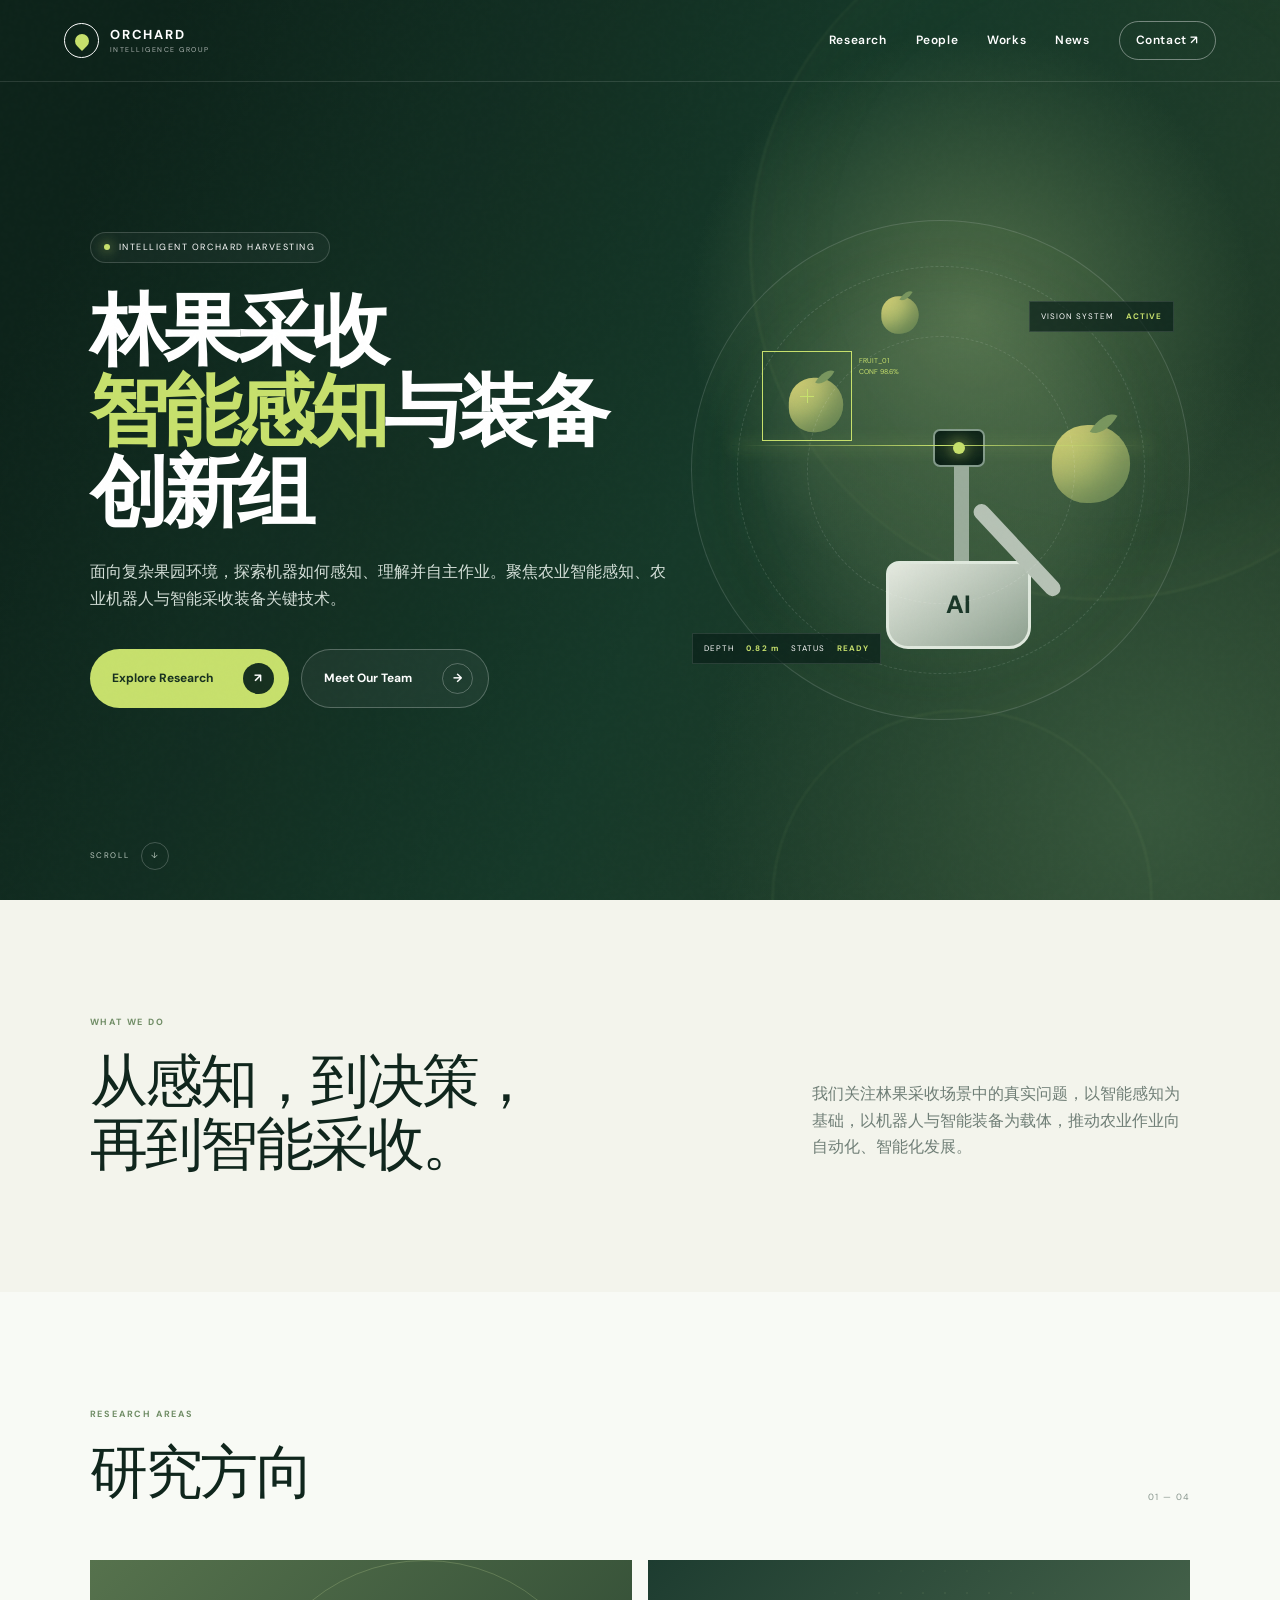
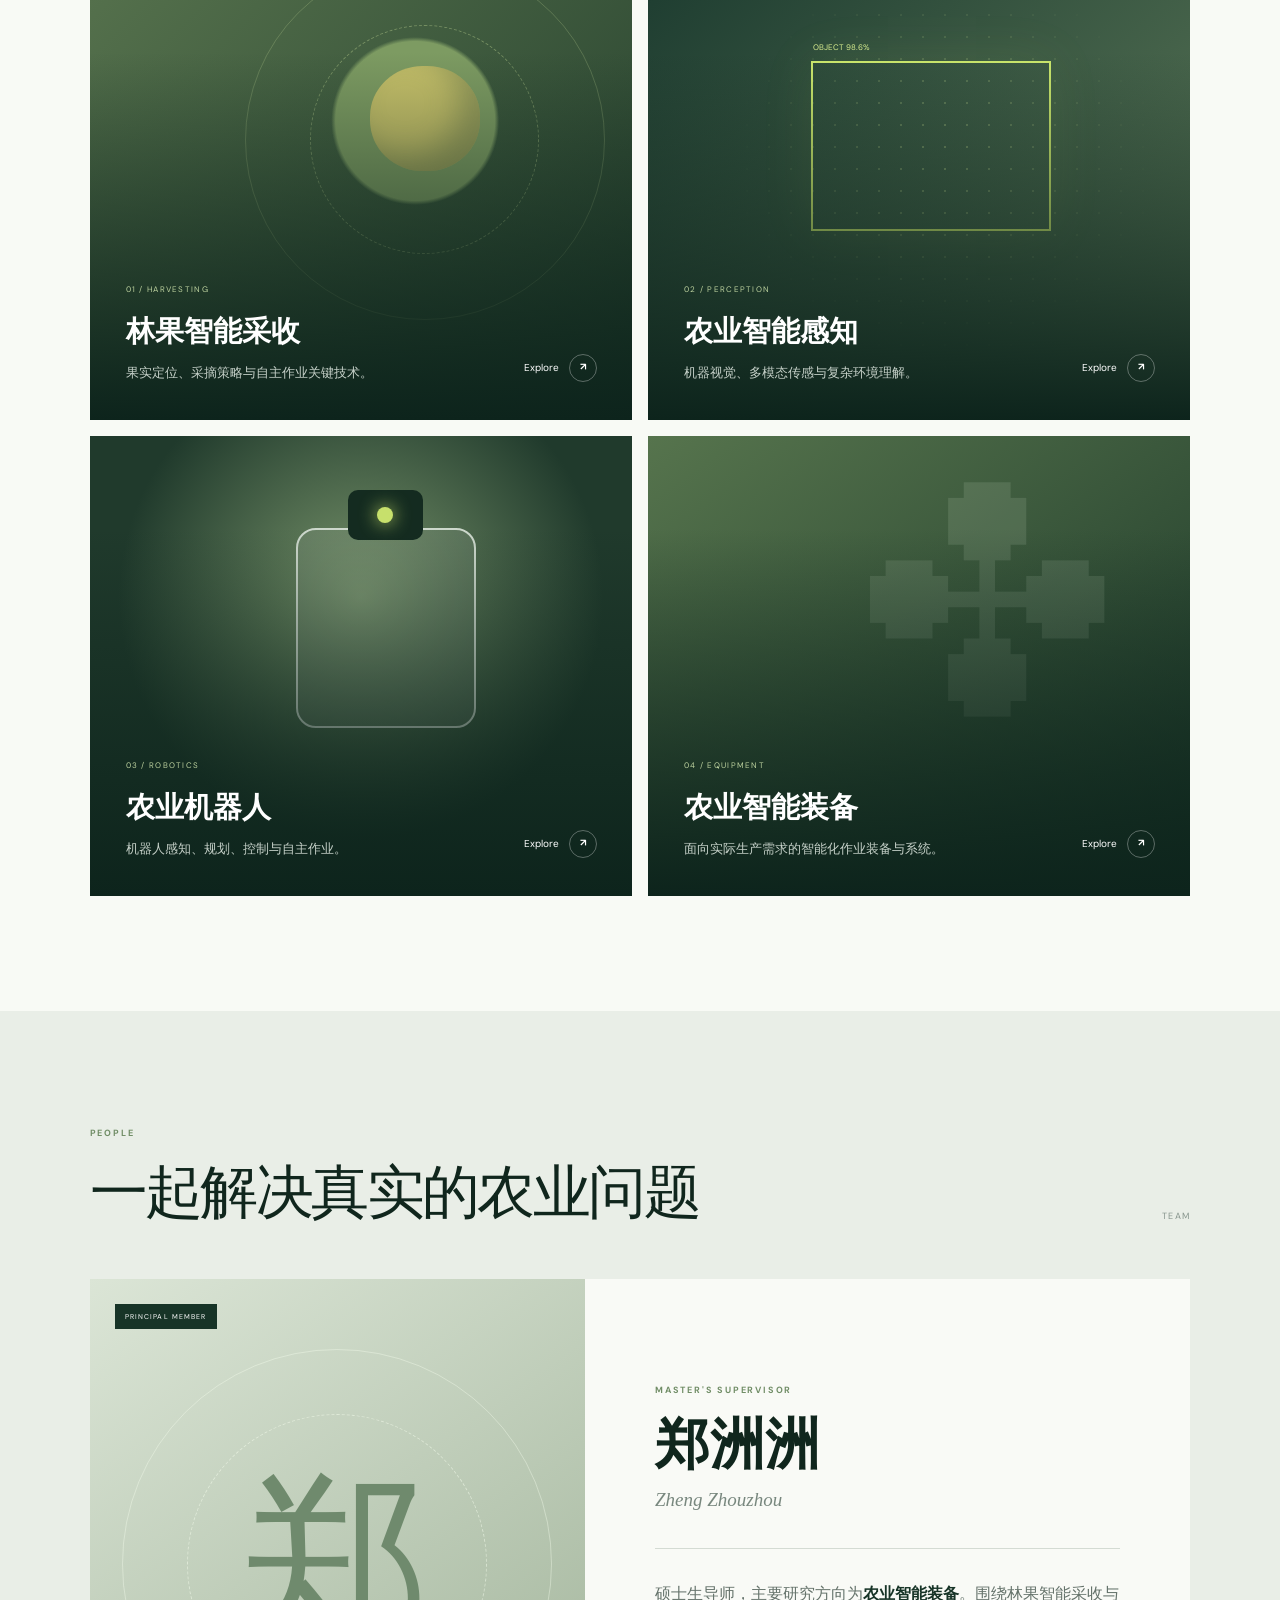
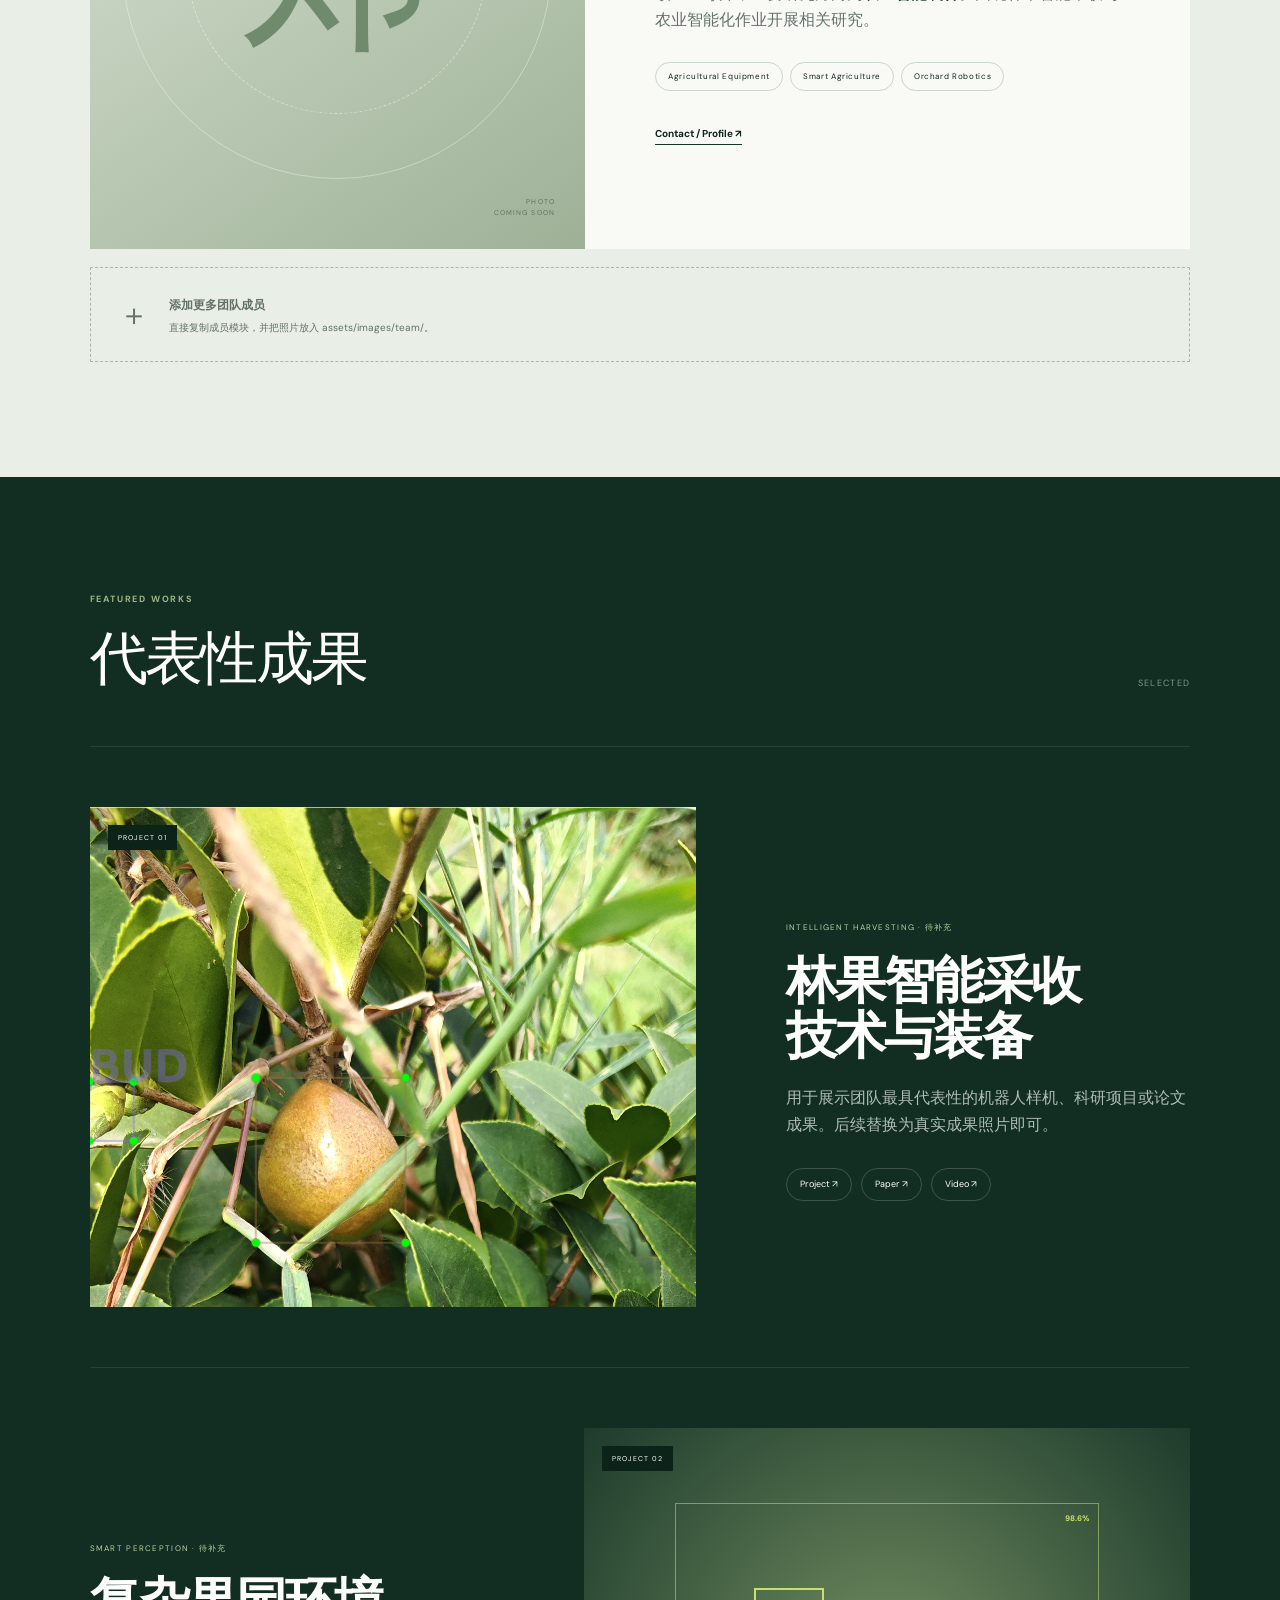
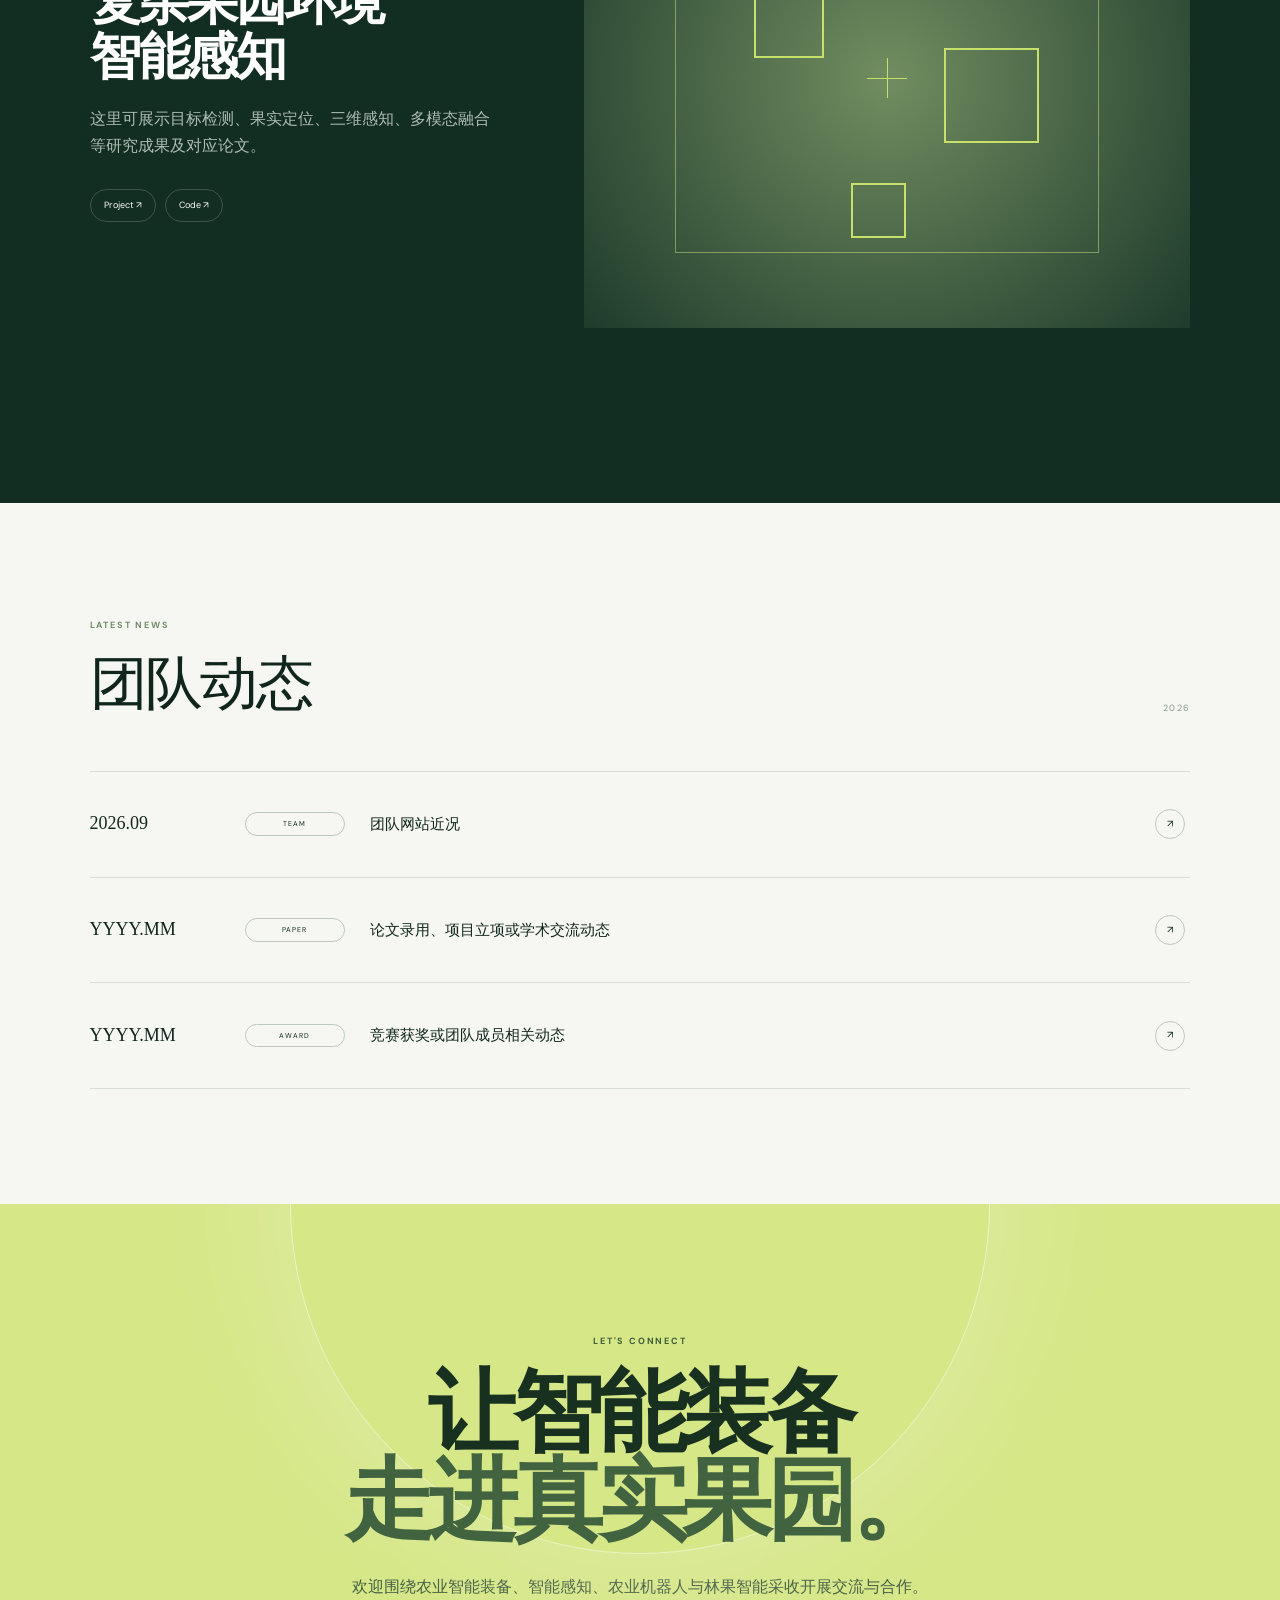
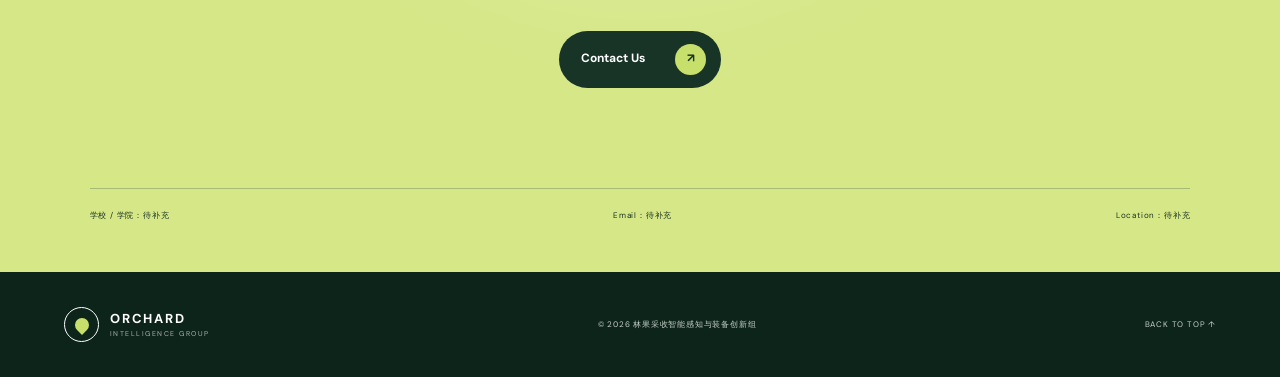
==== commit 8daf5ed3: "Update index.html" ====
--- a/index.html
+++ b/index.html
@@ -69,7 +69,10 @@
 <section class="works" id="works">
   <div class="section-title reveal"><div><p class="kicker">FEATURED WORKS</p><h2>代表性成果</h2></div><span>SELECTED</span></div>
   <article class="work reveal">
-    <div class="work-image wi1"><span class="badge">PROJECT 01</span><div class="field-lines"></div><div class="harvester"><i></i><b></b></div><div class="crosshair">＋</div></div>
+    <div class="work-image wi1">
+  <img src="assets/images/works/1.png" alt="林果智能采收技术与装备">
+  <span class="badge">PROJECT 01</span>
+</div>
     <div class="work-copy"><small>INTELLIGENT HARVESTING · 待补充</small><h3>林果智能采收<br>技术与装备</h3><p>用于展示团队最具代表性的机器人样机、科研项目或论文成果。后续替换为真实成果照片即可。</p><div class="work-links"><a href="#">Project ↗</a><a href="#">Paper ↗</a><a href="#">Video ↗</a></div></div>
   </article>
   <article class="work reverse reveal">
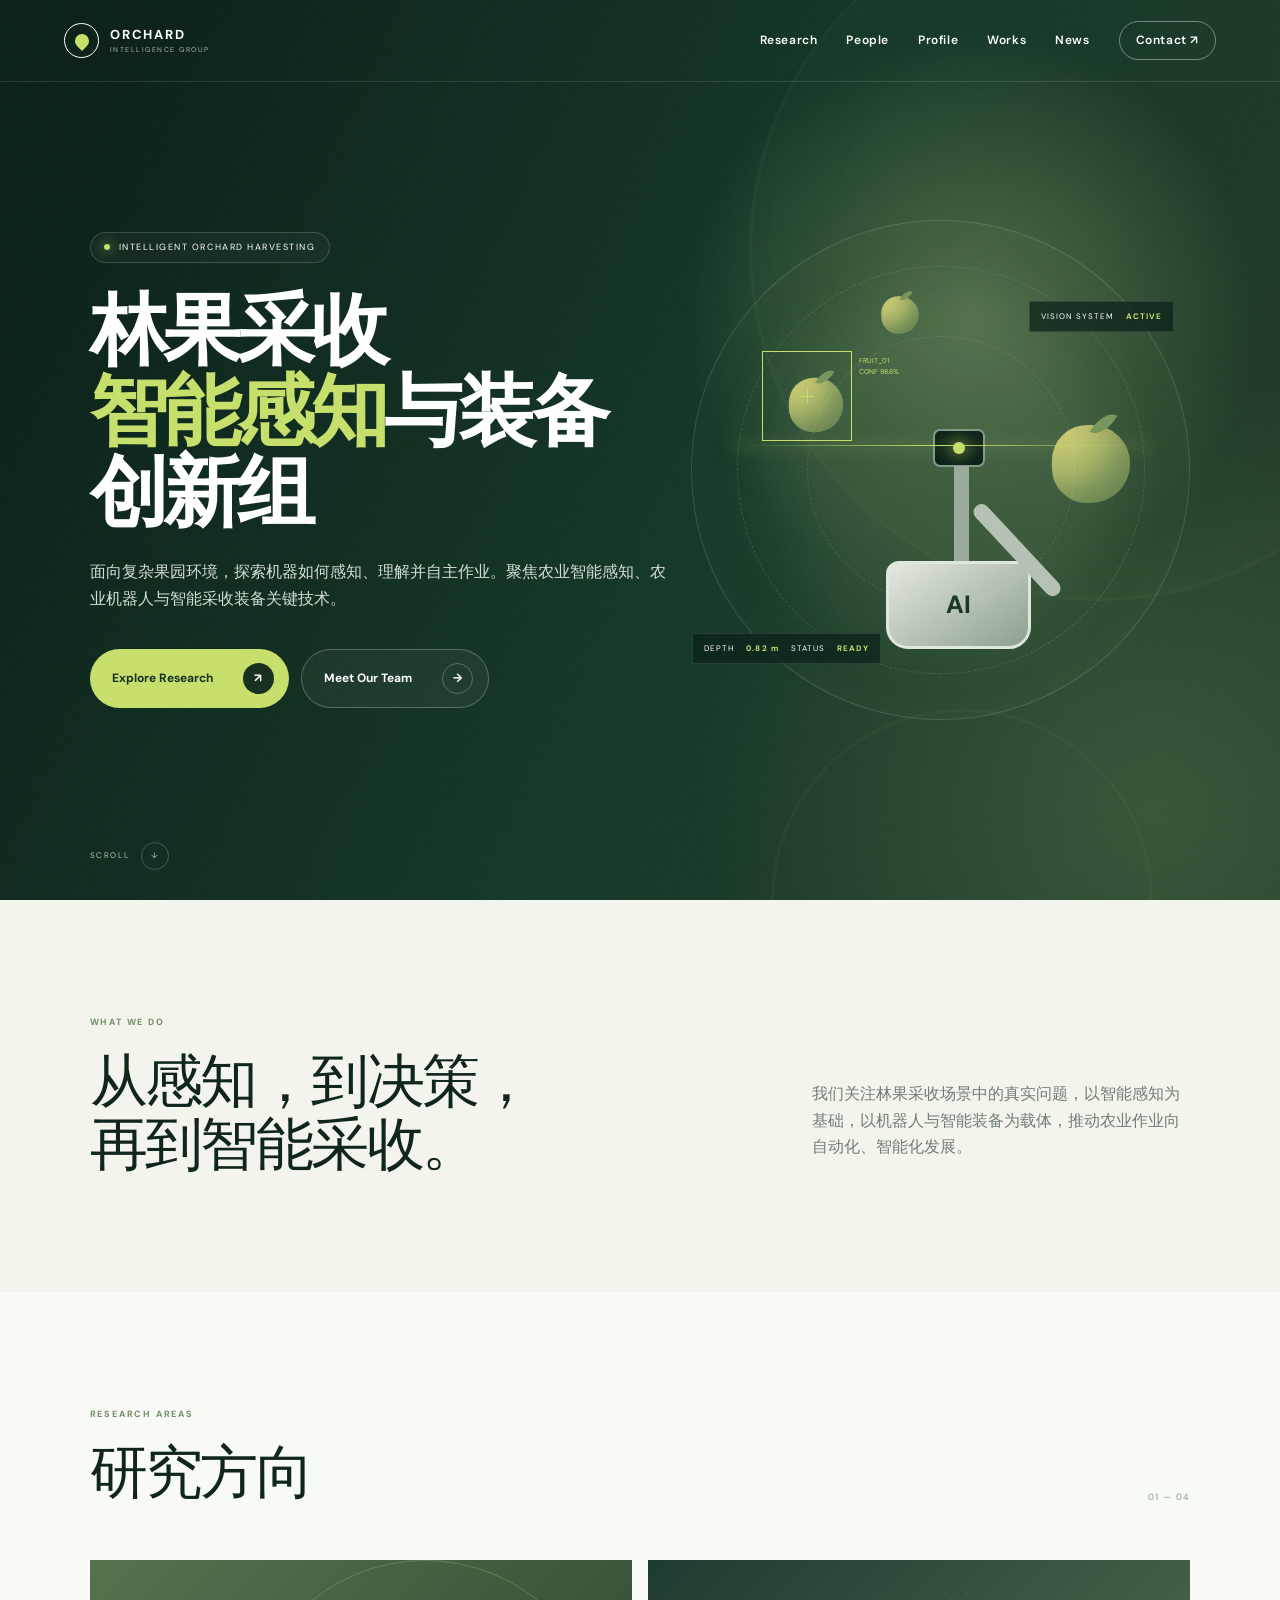
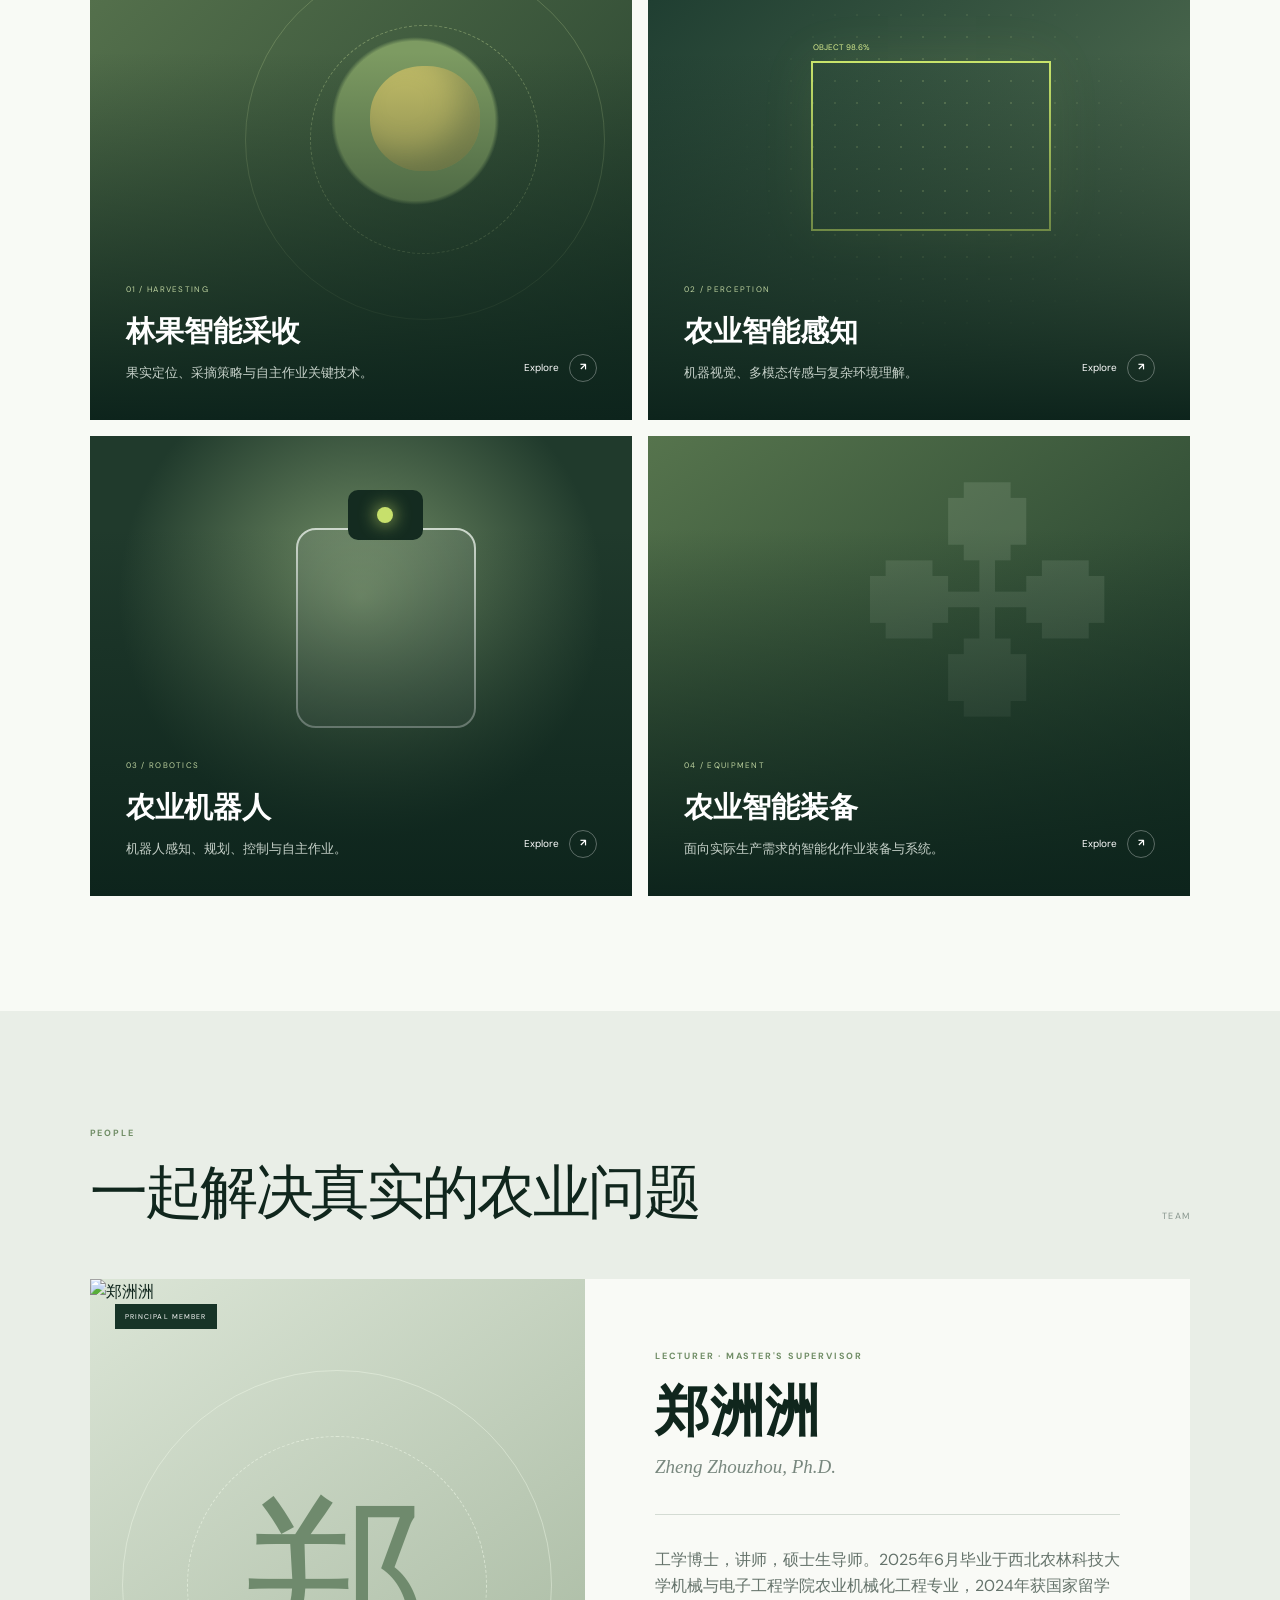
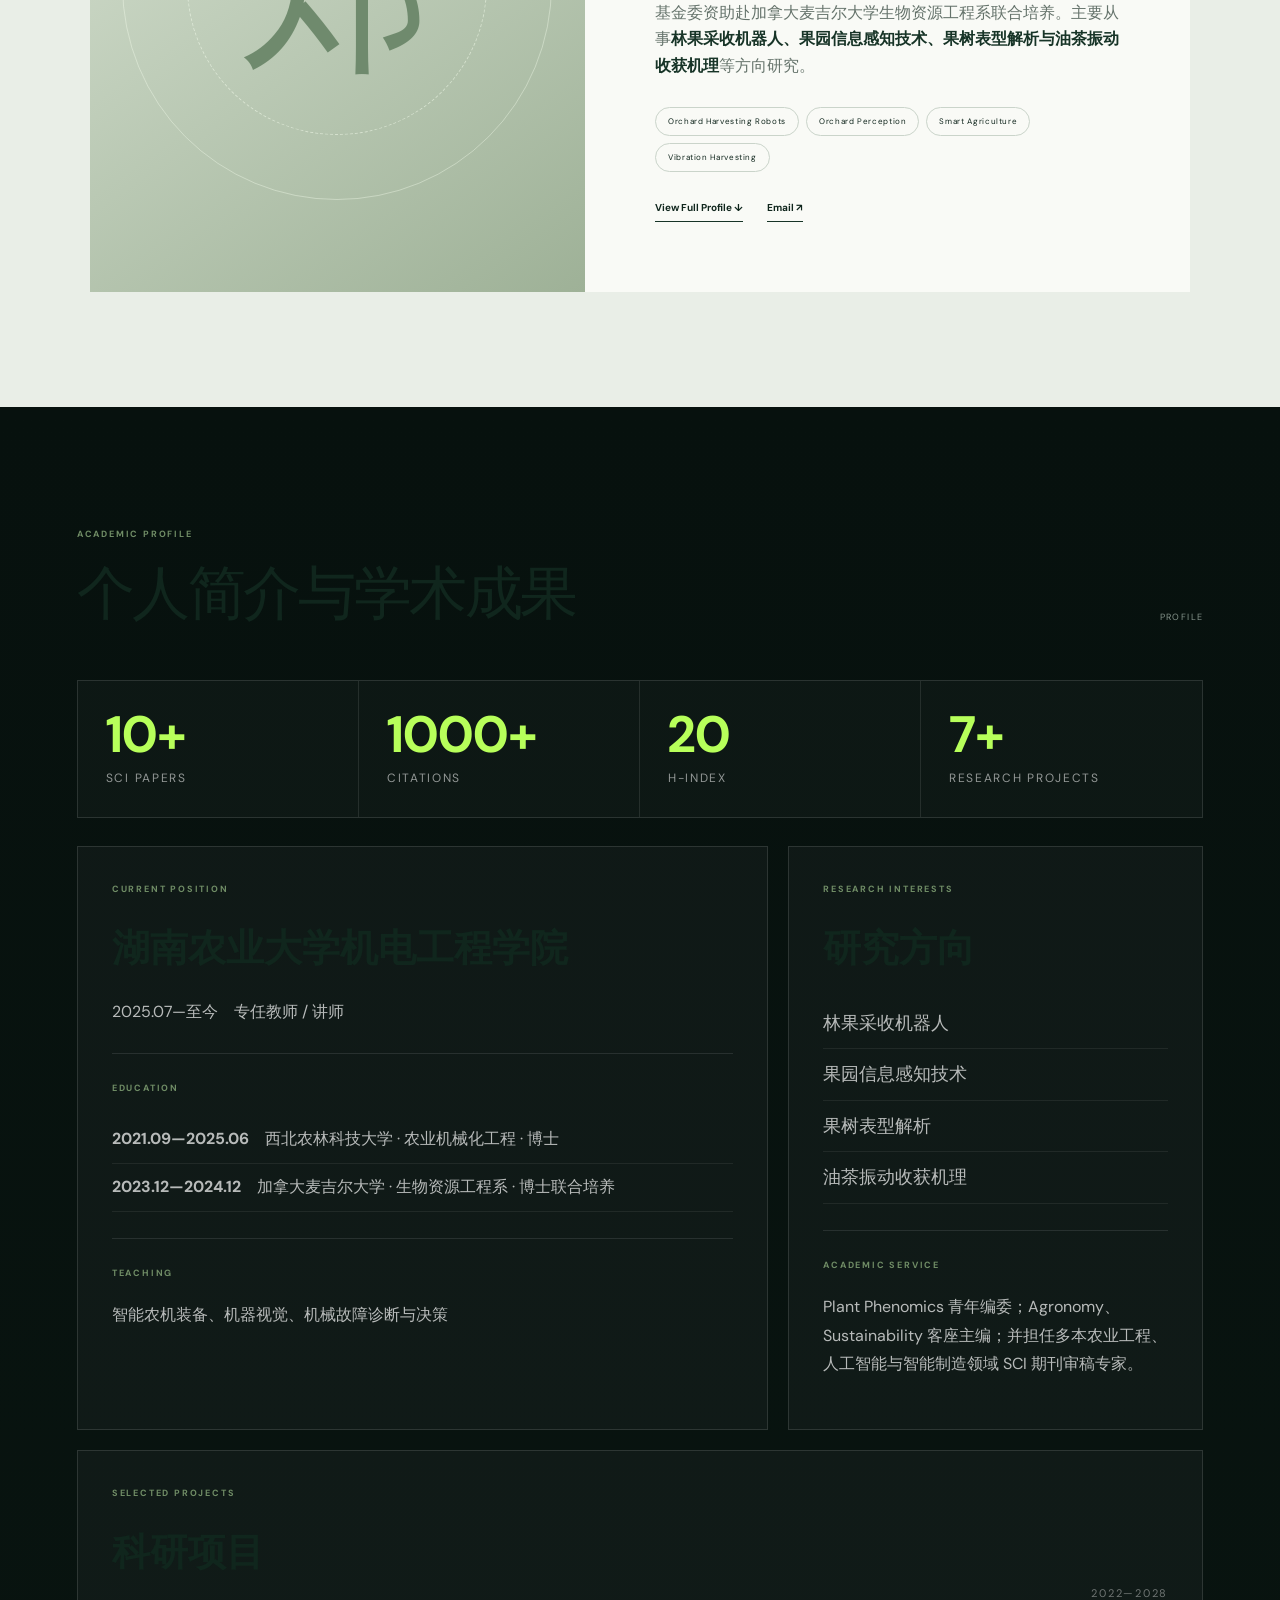
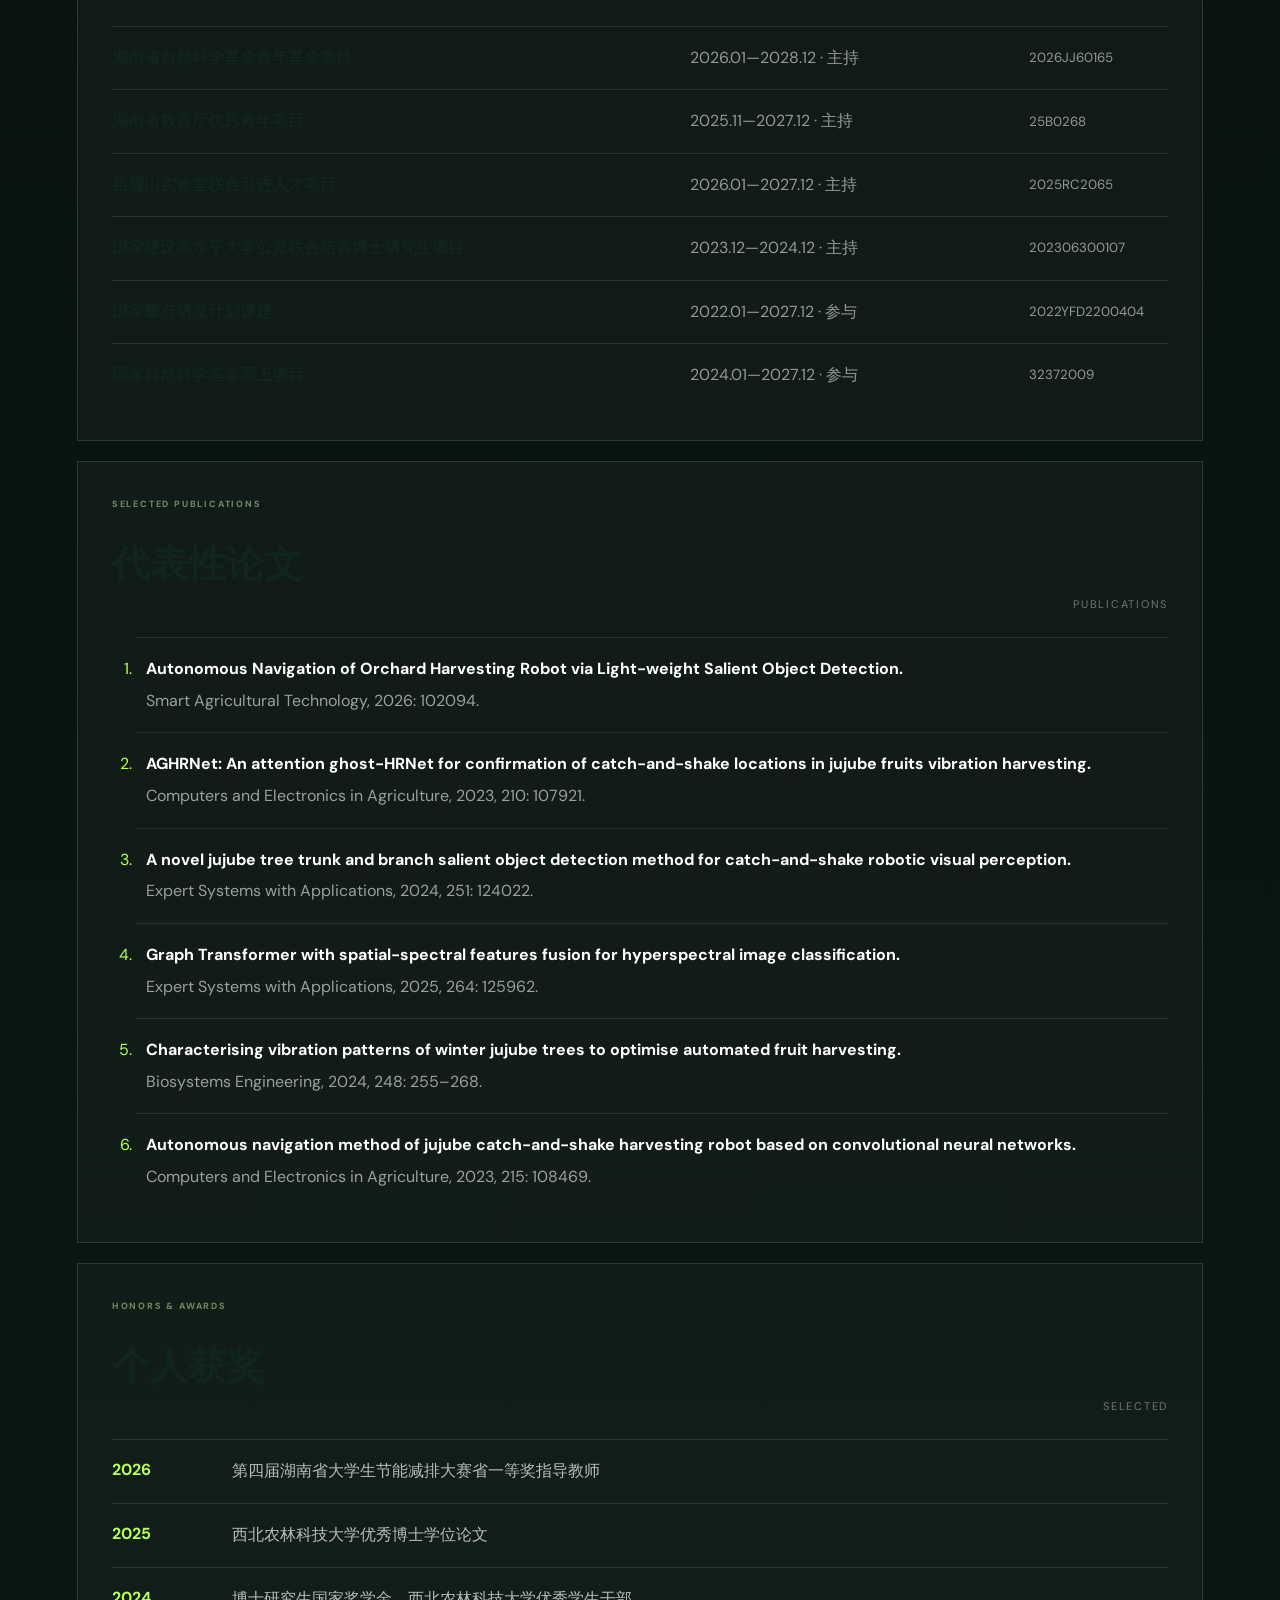
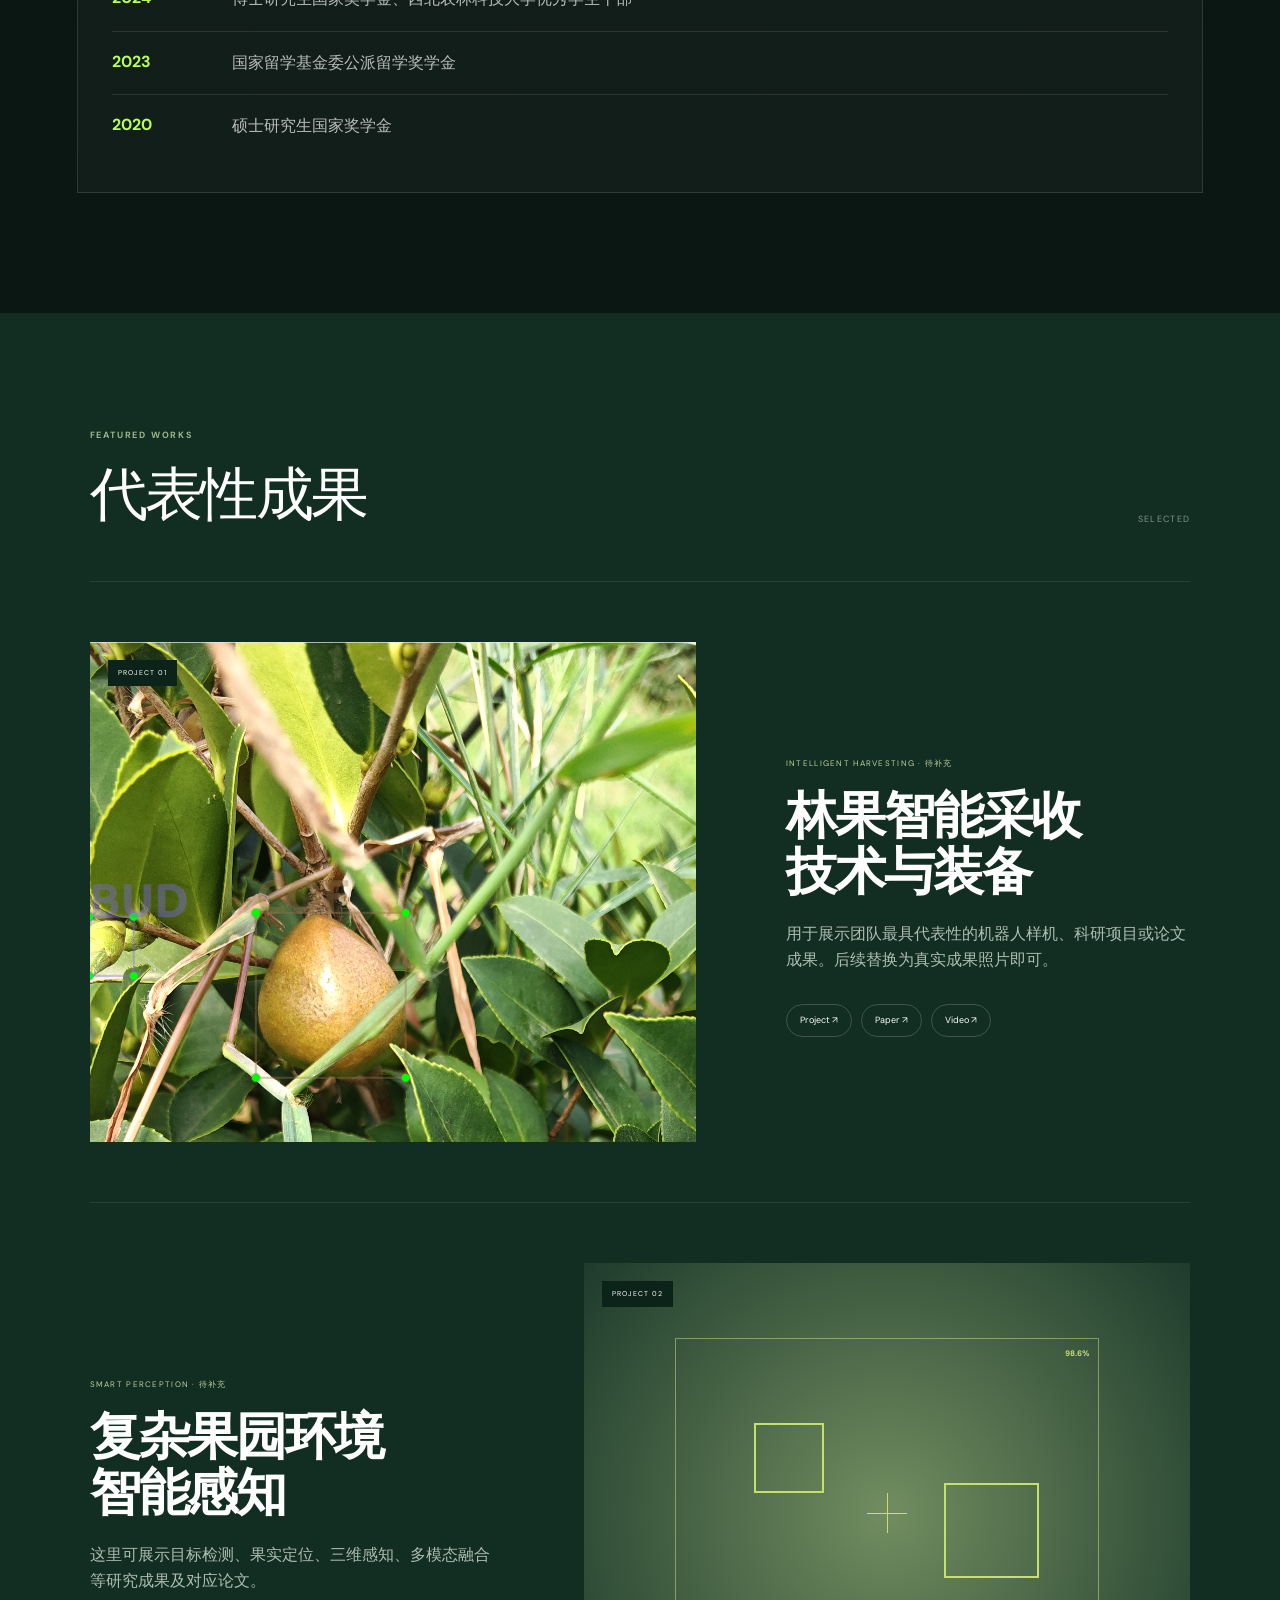
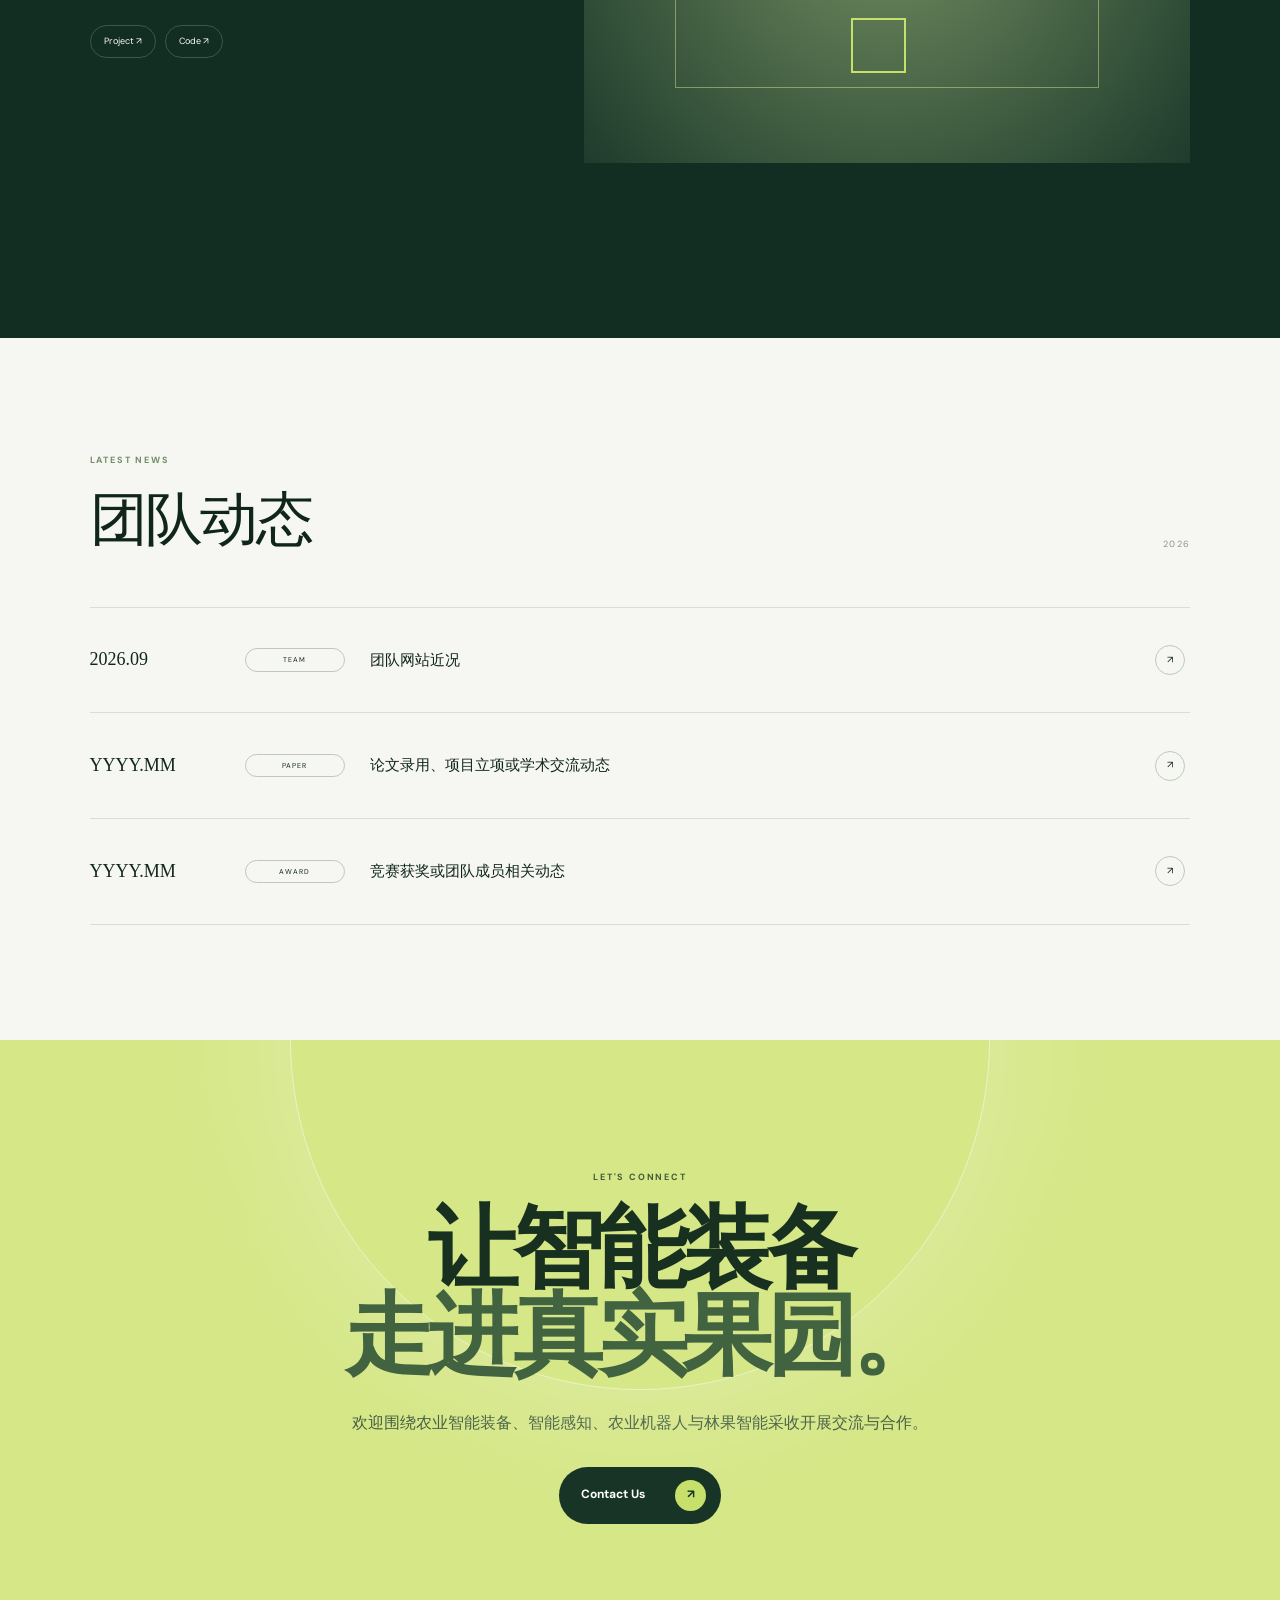
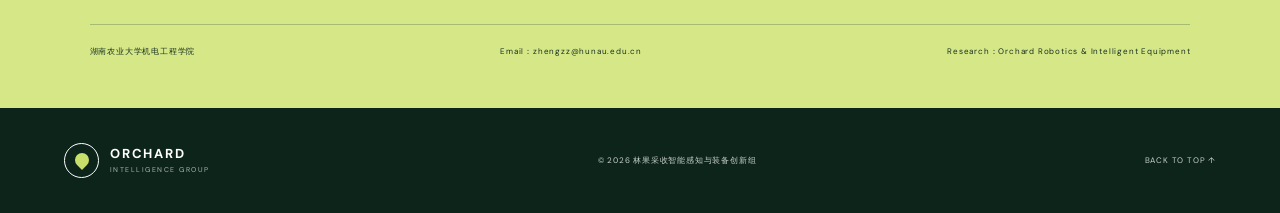
==== commit a2545d78: "Add files via upload" ====
--- a/index.html
+++ b/index.html
@@ -11,7 +11,7 @@
 <header class="nav" id="nav">
   <a class="brand" href="#home"><span class="logo"><i></i></span><span><b>ORCHARD</b><small>INTELLIGENCE GROUP</small></span></a>
   <button class="menu" aria-label="菜单">☰</button>
-  <nav><a href="#research">Research</a><a href="#people">People</a><a href="#works">Works</a><a href="#news">News</a><a class="nav-btn" href="#contact">Contact ↗</a></nav>
+  <nav><a href="#research">Research</a><a href="#people">People</a><a href="#profile">Profile</a><a href="#works">Works</a><a href="#news">News</a><a class="nav-btn" href="#contact">Contact ↗</a></nav>
 </header>
 
 <main>
@@ -57,13 +57,100 @@
   <div class="section-title reveal"><div><p class="kicker">PEOPLE</p><h2>一起解决真实的农业问题</h2></div><span>TEAM</span></div>
   <div class="person-card reveal">
     <div class="portrait">
-      <img src="assets/images/team/zhengzhouzhou.jpg" alt="郑洲洲" onerror="this.style.display='none'">
-      <div class="portrait-bg"><div class="portrait-ring"></div><strong>郑</strong><small>PHOTO<br>COMING SOON</small></div>
+      <img src="assets/images/team/zhengzhouzhou.jpeg" alt="郑洲洲">
+      <div class="portrait-bg"><div class="portrait-ring"></div><strong>郑</strong></div>
       <div class="portrait-label">PRINCIPAL MEMBER</div>
     </div>
-    <div class="person-copy"><p class="kicker">MASTER'S SUPERVISOR</p><h3>郑洲洲</h3><p class="en">Zheng Zhouzhou</p><div class="line"></div><p class="bio">硕士生导师，主要研究方向为<strong>农业智能装备</strong>。围绕林果智能采收与农业智能化作业开展相关研究。</p><div class="chips"><span>Agricultural Equipment</span><span>Smart Agriculture</span><span>Orchard Robotics</span></div><a class="text-link" href="#contact">Contact / Profile <b>↗</b></a></div>
+    <div class="person-copy">
+      <p class="kicker">LECTURER · MASTER'S SUPERVISOR</p>
+      <h3>郑洲洲</h3>
+      <p class="en">Zheng Zhouzhou, Ph.D.</p>
+      <div class="line"></div>
+      <p class="bio">工学博士，讲师，硕士生导师。2025年6月毕业于西北农林科技大学机械与电子工程学院农业机械化工程专业，2024年获国家留学基金委资助赴加拿大麦吉尔大学生物资源工程系联合培养。主要从事<strong>林果采收机器人、果园信息感知技术、果树表型解析与油茶振动收获机理</strong>等方向研究。</p>
+      <div class="chips"><span>Orchard Harvesting Robots</span><span>Orchard Perception</span><span>Smart Agriculture</span><span>Vibration Harvesting</span></div>
+      <div class="profile-actions">
+        <a class="text-link" href="#profile">View Full Profile <b>↓</b></a>
+        <a class="text-link" href="mailto:zhengzz@hunau.edu.cn">Email <b>↗</b></a>
+      </div>
+    </div>
   </div>
-  <div class="add-member reveal"><span>＋</span><div><b>添加更多团队成员</b><p>直接复制成员模块，并把照片放入 assets/images/team/。</p></div></div>
+</section>
+
+<section class="profile-section" id="profile">
+  <div class="section-title reveal"><div><p class="kicker">ACADEMIC PROFILE</p><h2>个人简介与学术成果</h2></div><span>PROFILE</span></div>
+
+  <div class="profile-stats reveal">
+    <div><strong>10+</strong><span>SCI Papers</span></div>
+    <div><strong>1000+</strong><span>Citations</span></div>
+    <div><strong>20</strong><span>H-index</span></div>
+    <div><strong>7+</strong><span>Research Projects</span></div>
+  </div>
+
+  <div class="profile-grid">
+    <article class="profile-panel reveal">
+      <p class="kicker">CURRENT POSITION</p>
+      <h3>湖南农业大学机电工程学院</h3>
+      <p>2025.07—至今　专任教师 / 讲师</p>
+      <div class="profile-line"></div>
+      <p class="kicker">EDUCATION</p>
+      <ul>
+        <li><b>2021.09—2025.06</b>　西北农林科技大学 · 农业机械化工程 · 博士</li>
+        <li><b>2023.12—2024.12</b>　加拿大麦吉尔大学 · 生物资源工程系 · 博士联合培养</li>
+      </ul>
+      <div class="profile-line"></div>
+      <p class="kicker">TEACHING</p>
+      <p>智能农机装备、机器视觉、机械故障诊断与决策</p>
+    </article>
+
+    <article class="profile-panel reveal">
+      <p class="kicker">RESEARCH INTERESTS</p>
+      <h3>研究方向</h3>
+      <ul class="focus-list">
+        <li>林果采收机器人</li>
+        <li>果园信息感知技术</li>
+        <li>果树表型解析</li>
+        <li>油茶振动收获机理</li>
+      </ul>
+      <div class="profile-line"></div>
+      <p class="kicker">ACADEMIC SERVICE</p>
+      <p>Plant Phenomics 青年编委；Agronomy、Sustainability 客座主编；并担任多本农业工程、人工智能与智能制造领域 SCI 期刊审稿专家。</p>
+    </article>
+  </div>
+
+  <div class="profile-block reveal">
+    <div class="profile-block-head"><div><p class="kicker">SELECTED PROJECTS</p><h3>科研项目</h3></div><span>2022—2028</span></div>
+    <div class="project-list">
+      <div><b>湖南省自然科学基金青年基金项目</b><span>2026.01—2028.12 · 主持</span><small>2026JJ60165</small></div>
+      <div><b>湖南省教育厅优秀青年项目</b><span>2025.11—2027.12 · 主持</span><small>25B0268</small></div>
+      <div><b>岳麓山实验室联合引进人才项目</b><span>2026.01—2027.12 · 主持</span><small>2025RC2065</small></div>
+      <div><b>国家建设高水平大学公派联合培养博士研究生项目</b><span>2023.12—2024.12 · 主持</span><small>202306300107</small></div>
+      <div><b>国家重点研发计划课题</b><span>2022.01—2027.12 · 参与</span><small>2022YFD2200404</small></div>
+      <div><b>国家自然科学基金面上项目</b><span>2024.01—2027.12 · 参与</span><small>32372009</small></div>
+    </div>
+  </div>
+
+  <div class="profile-block reveal">
+    <div class="profile-block-head"><div><p class="kicker">SELECTED PUBLICATIONS</p><h3>代表性论文</h3></div><span>PUBLICATIONS</span></div>
+    <ol class="publication-list">
+      <li><b>Autonomous Navigation of Orchard Harvesting Robot via Light-weight Salient Object Detection.</b><span>Smart Agricultural Technology, 2026: 102094.</span></li>
+      <li><b>AGHRNet: An attention ghost-HRNet for confirmation of catch-and-shake locations in jujube fruits vibration harvesting.</b><span>Computers and Electronics in Agriculture, 2023, 210: 107921.</span></li>
+      <li><b>A novel jujube tree trunk and branch salient object detection method for catch-and-shake robotic visual perception.</b><span>Expert Systems with Applications, 2024, 251: 124022.</span></li>
+      <li><b>Graph Transformer with spatial-spectral features fusion for hyperspectral image classification.</b><span>Expert Systems with Applications, 2025, 264: 125962.</span></li>
+      <li><b>Characterising vibration patterns of winter jujube trees to optimise automated fruit harvesting.</b><span>Biosystems Engineering, 2024, 248: 255–268.</span></li>
+      <li><b>Autonomous navigation method of jujube catch-and-shake harvesting robot based on convolutional neural networks.</b><span>Computers and Electronics in Agriculture, 2023, 215: 108469.</span></li>
+    </ol>
+  </div>
+
+  <div class="profile-block reveal">
+    <div class="profile-block-head"><div><p class="kicker">HONORS & AWARDS</p><h3>个人获奖</h3></div><span>SELECTED</span></div>
+    <div class="award-list">
+      <div><time>2026</time><p>第四届湖南省大学生节能减排大赛省一等奖指导教师</p></div>
+      <div><time>2025</time><p>西北农林科技大学优秀博士学位论文</p></div>
+      <div><time>2024</time><p>博士研究生国家奖学金、西北农林科技大学优秀学生干部</p></div>
+      <div><time>2023</time><p>国家留学基金委公派留学奖学金</p></div>
+      <div><time>2020</time><p>硕士研究生国家奖学金</p></div>
+    </div>
+  </div>
 </section>
 
 <section class="works" id="works">
@@ -91,8 +178,8 @@
 </section>
 
 <section class="contact" id="contact">
-  <div class="contact-glow"></div><p class="kicker reveal">LET'S CONNECT</p><h2 class="reveal">让智能装备<br><em>走进真实果园。</em></h2><p class="reveal">欢迎围绕农业智能装备、智能感知、农业机器人与林果智能采收开展交流与合作。</p><a class="btn light reveal" href="mailto:your-email@example.com"><span>Contact Us</span><b>↗</b></a>
-  <div class="contact-meta reveal"><span>学校 / 学院：待补充</span><span>Email：待补充</span><span>Location：待补充</span></div>
+  <div class="contact-glow"></div><p class="kicker reveal">LET'S CONNECT</p><h2 class="reveal">让智能装备<br><em>走进真实果园。</em></h2><p class="reveal">欢迎围绕农业智能装备、智能感知、农业机器人与林果智能采收开展交流与合作。</p><a class="btn light reveal" href="mailto:zhengzz@hunau.edu.cn"><span>Contact Us</span><b>↗</b></a>
+  <div class="contact-meta reveal"><span>湖南农业大学机电工程学院</span><span>Email：zhengzz@hunau.edu.cn</span><span>Research：Orchard Robotics & Intelligent Equipment</span></div>
 </section>
 </main>
 <footer><a class="brand" href="#home"><span class="logo"><i></i></span><span><b>ORCHARD</b><small>INTELLIGENCE GROUP</small></span></a><p>© 2026 林果采收智能感知与装备创新组</p><a href="#home">BACK TO TOP ↑</a></footer>
--- a/style.css
+++ b/style.css
@@ -6,4 +6,47 @@
 .intro,.research,.people,.works,.news{padding:115px 7vw}.intro{background:var(--cream)}.kicker{font-size:9px!important;letter-spacing:.2em!important;font-weight:700!important;color:#708d66!important;margin:0 0 20px!important}.intro-row{display:grid;grid-template-columns:1.2fr .8fr;gap:12vw;align-items:end}.intro h2,.section-title h2{font-size:clamp(38px,4.5vw,65px);line-height:1.1;letter-spacing:-.045em;margin:0;font-weight:550}.intro-row>p{color:var(--muted);max-width:520px}.research{background:#f8faf5}.section-title{display:flex;justify-content:space-between;align-items:end;margin-bottom:55px}.section-title span{font-size:9px;letter-spacing:.15em;color:#87958d}.research-grid{display:grid;grid-template-columns:1fr 1fr;gap:16px}.research-card{min-height:460px;position:relative;overflow:hidden;background:#1a382a;color:white;display:flex;align-items:flex-end}.research-card:after{content:"";position:absolute;inset:0;background:linear-gradient(transparent 20%,#0d241c 100%);z-index:1}.card-art{position:absolute;inset:0;transition:.6s}.research-card:hover .card-art{transform:scale(1.04)}.r1 .card-art{background:radial-gradient(circle at 60% 35%,#7d9b62 0 18%,transparent 19%),linear-gradient(135deg,#56724d,#233e2c)}.rings{position:absolute;width:360px;height:360px;border:1px solid #dff3a833;border-radius:50%;right:5%;top:0}.rings:after{content:"";position:absolute;inset:18%;border:1px dashed #dff3a855;border-radius:50%}.apple{position:absolute;width:110px;height:105px;background:#c7c16a;border-radius:48%;right:28%;top:23%;box-shadow:inset -20px -15px 30px #48604266}.r2 .card-art{background:linear-gradient(135deg,#1d3c30,#5d7959)}.vision-box{position:absolute;width:240px;height:170px;border:2px solid #cde96d;left:30%;top:22%;box-shadow:0 0 50px #cde96d18}.vision-box:before{content:"OBJECT 98.6%";position:absolute;top:-22px;font-size:8px;color:#d9ee90}.dots{position:absolute;inset:0;background-image:radial-gradient(#d9ef9b55 1px,transparent 1px);background-size:22px 22px;mask-image:radial-gradient(circle at 55% 45%,black,transparent 55%)}.r3 .card-art{background:radial-gradient(circle at 50% 35%,#77936a,#203a2c 60%)}.bot{position:absolute;width:180px;height:200px;border:2px solid #cdd8cc;border-radius:20px;left:38%;top:20%;background:#9baa9b33}.bot:before{content:"";position:absolute;width:75px;height:50px;border-radius:10px;background:#142b20;left:50px;top:-40px}.bot i{position:absolute;width:16px;height:16px;border-radius:50%;background:var(--lime);left:79px;top:-23px;box-shadow:0 0 18px var(--lime)}.r4 .card-art{background:linear-gradient(145deg,#56744d,#183426)}.gear{position:absolute;font-size:250px;line-height:1;color:#d9e8cf22;right:13%;top:12%;animation:rotate 18s linear infinite}@keyframes rotate{to{transform:rotate(360deg)}}.card-copy{position:relative;z-index:2;padding:36px;width:100%}.card-copy small,.work-copy small{font-size:8px;letter-spacing:.16em;color:#bdd29f}.card-copy h3{font-size:29px;margin:8px 0 6px}.card-copy p{margin:0;color:#c6d1c9;font-size:13px}.card-copy a{position:absolute;right:35px;bottom:38px;font-size:10px}.card-copy a b{display:inline-grid;place-items:center;margin-left:7px;border:1px solid #ffffff50;border-radius:50%;width:28px;height:28px}
 .people{background:#e9eee7}.person-card{display:grid;grid-template-columns:.9fr 1.1fr;background:#f9faf6;min-height:570px}.portrait{position:relative;min-height:570px;overflow:hidden;background:#cad7c5}.portrait img{width:100%;height:100%;object-fit:cover;position:absolute;z-index:2}.portrait-bg{position:absolute;inset:0;display:grid;place-items:center;background:linear-gradient(145deg,#dbe5d6,#9eb197)}.portrait-bg strong{font-family:serif;font-size:190px;font-weight:400;color:#6f8a6d;z-index:1}.portrait-bg small{position:absolute;bottom:30px;right:30px;text-align:right;font-size:7px;letter-spacing:.16em;color:#5f755f}.portrait-ring{position:absolute;width:430px;height:430px;border-radius:50%;border:1px solid #f8fff060}.portrait-ring:after{content:"";position:absolute;inset:15%;border:1px dashed #f8fff080;border-radius:50%}.portrait-label{position:absolute;z-index:3;left:25px;top:25px;background:#173427;color:white;font-size:7px;letter-spacing:.16em;padding:7px 10px}.person-copy{padding:70px;align-self:center}.person-copy h3{font-size:55px;line-height:1;margin:0}.person-copy .en{font-family:serif;font-size:19px;font-style:italic;color:#78877e;margin:12px 0}.line{height:1px;background:#d4dbd3;margin:32px 0}.bio{color:#65736b;max-width:580px}.bio strong{color:#173427}.chips{display:flex;flex-wrap:wrap;gap:7px;margin:28px 0}.chips span{border:1px solid #cad4ca;border-radius:50px;padding:7px 12px;font-size:8px;letter-spacing:.08em}.text-link{font-size:10px;font-weight:700;border-bottom:1px solid #173427;padding-bottom:4px}.add-member{border:1px dashed #aab7ab;margin-top:18px;display:flex;gap:20px;align-items:center;padding:22px 28px;color:#637269}.add-member>span{font-size:30px}.add-member b{font-size:12px}.add-member p{font-size:10px;margin:2px 0}.works{background:#122d21;color:white}.works .section-title .kicker{color:#9db789!important}.works .section-title span{color:#82948a}.work{display:grid;grid-template-columns:1.2fr .8fr;gap:7vw;align-items:center;padding:60px 0;border-top:1px solid #ffffff18}.work.reverse{grid-template-columns:.8fr 1.2fr}.work.reverse .work-image{order:2}.work-image{height:500px;position:relative;overflow:hidden}.wi1{background:linear-gradient(#607d56 0 54%,#355238 54%)}.field-lines{position:absolute;inset:55% 0 0;background:repeating-linear-gradient(165deg,transparent 0 35px,#a8bd7b22 36px 38px)}.harvester{position:absolute;width:260px;height:160px;left:31%;bottom:17%;background:#c9d2c3;border-radius:20px 20px 10px 10px;box-shadow:0 15px 25px #10291d55}.harvester:before,.harvester:after{content:"";position:absolute;width:65px;height:65px;border:13px solid #172d22;border-radius:50%;bottom:-35px}.harvester:before{left:20px}.harvester:after{right:20px}.harvester i{position:absolute;width:70px;height:50px;background:#183226;left:40px;top:25px}.harvester b{position:absolute;width:16px;height:190px;background:#aebaa9;right:-25px;top:-100px;transform:rotate(35deg);transform-origin:bottom}.crosshair{position:absolute;right:20%;top:25%;font-size:80px;font-weight:100;color:var(--lime)}.badge{position:absolute;z-index:3;left:18px;top:18px;background:#0c231a;color:white;padding:7px 10px;font-size:7px;letter-spacing:.15em}.wi2{background:radial-gradient(circle at 50% 50%,#718d60,#1e3b2c)}.camera-ui{position:absolute;inset:15%;border:1px solid #d5ed8a77}.camera-ui:before,.camera-ui:after{content:"";position:absolute;left:50%;top:50%;background:var(--lime)}.camera-ui:before{width:40px;height:1px;margin-left:-20px}.camera-ui:after{height:40px;width:1px;margin-top:-20px}.camera-ui b{position:absolute;right:8px;top:8px;font-size:8px;color:var(--lime)}.detect{position:absolute;border:2px solid var(--lime);width:70px;height:70px}.d1{left:28%;top:32%}.d2{right:25%;top:44%;width:95px;height:95px}.d3{left:44%;bottom:18%;width:55px;height:55px}.work-copy h3{font-size:clamp(38px,4vw,58px);line-height:1.08;letter-spacing:-.04em;margin:14px 0 22px}.work-copy>p{color:#aebdb4;max-width:500px}.work-links{display:flex;gap:9px;margin-top:30px}.work-links a{border:1px solid #ffffff30;border-radius:50px;padding:8px 13px;font-size:9px;transition:.2s}.work-links a:hover{background:var(--lime);color:#17301f;border-color:var(--lime)}
 .news{background:#f6f7f2}.news-list{border-top:1px solid var(--line)}.news-list article{display:grid;grid-template-columns:130px 100px 1fr 35px;align-items:center;gap:25px;padding:25px 0;border-bottom:1px solid var(--line);transition:.2s}.news-list article:hover{padding-left:12px}.news-list time{font-family:serif;font-size:18px}.news-tag{font-size:7px;letter-spacing:.14em;border:1px solid #bcc9bc;border-radius:50px;padding:5px 9px;text-align:center}.news-list h3{font-size:15px;font-weight:500}.news-list a{width:30px;height:30px;border:1px solid #bcc9bc;border-radius:50%;display:grid;place-items:center;font-size:10px}.contact{position:relative;overflow:hidden;text-align:center;padding:130px 7vw 50px;background:#d6e788;color:#17301f}.contact-glow{position:absolute;width:700px;height:700px;border:1px solid #ffffff80;border-radius:50%;left:50%;top:-350px;transform:translateX(-50%);box-shadow:0 0 150px #fff4}.contact .kicker{color:#3f5d3b!important}.contact h2{font-size:clamp(55px,7vw,100px);line-height:.98;letter-spacing:-.06em;margin:0;position:relative}.contact h2 em{color:#41633f}.contact>p:not(.kicker){max-width:600px;margin:30px auto;color:#456044}.light{background:#173427;color:white;position:relative}.light b{background:var(--lime);color:#173427}.contact-meta{display:flex;justify-content:space-between;border-top:1px solid #47644855;margin-top:100px;padding-top:20px;font-size:8px;letter-spacing:.1em}footer{background:#0d241a;color:#c7d1ca;display:flex;align-items:center;justify-content:space-between;padding:35px 5vw;font-size:8px;letter-spacing:.1em}footer .brand{color:white}.reveal{opacity:0;transform:translateY(25px);transition:opacity .75s ease,transform .75s ease}.reveal.visible{opacity:1;transform:none}
-@media(max-width:900px){.nav nav{display:none;position:absolute;top:70px;left:0;right:0;background:#10291ff5;padding:28px 5vw;flex-direction:column;align-items:flex-start}.nav.scrolled nav{background:#f7f9f3f8}.nav nav.open{display:flex}.menu{display:block}.hero{height:auto;min-height:900px;grid-template-columns:1fr;padding-top:140px}.visual{width:480px;height:480px;max-width:90vw;max-height:90vw;justify-self:center;margin-top:35px}.intro-row,.person-card,.work,.work.reverse{grid-template-columns:1fr}.research-grid{grid-template-columns:1fr}.person-copy{padding:45px}.work.reverse .work-image{order:0}.work-image{height:400px}.contact-meta{gap:20px;flex-wrap:wrap}}@media(max-width:600px){.nav{padding:0 22px}.hero,.intro,.research,.people,.works,.news{padding-left:22px;padding-right:22px}.hero{min-height:830px}.hero h1{font-size:48px}.hero-actions{flex-direction:column;align-items:flex-start}.visual{width:330px;height:330px}.machine{transform:scale(.72);left:29%;bottom:7%}.fruit{transform:scale(.6)!important}.research-card{min-height:390px}.section-title{align-items:flex-start}.section-title h2{font-size:42px}.portrait{min-height:420px}.person-card{min-height:0}.person-copy{padding:35px 25px}.person-copy h3{font-size:45px}.work-image{height:310px}.harvester{transform:scale(.65);left:12%}.news-list article{grid-template-columns:80px 1fr 30px;gap:10px}.news-tag{display:none}.news-list h3{font-size:12px}.contact{padding-left:22px;padding-right:22px}.contact-meta{display:grid;text-align:left;margin-top:70px}footer{gap:25px;flex-wrap:wrap}}+@media(max-width:900px){.nav nav{display:none;position:absolute;top:70px;left:0;right:0;background:#10291ff5;padding:28px 5vw;flex-direction:column;align-items:flex-start}.nav.scrolled nav{background:#f7f9f3f8}.nav nav.open{display:flex}.menu{display:block}.hero{height:auto;min-height:900px;grid-template-columns:1fr;padding-top:140px}.visual{width:480px;height:480px;max-width:90vw;max-height:90vw;justify-self:center;margin-top:35px}.intro-row,.person-card,.work,.work.reverse{grid-template-columns:1fr}.research-grid{grid-template-columns:1fr}.person-copy{padding:45px}.work.reverse .work-image{order:0}.work-image{height:400px}.contact-meta{gap:20px;flex-wrap:wrap}}@media(max-width:600px){.nav{padding:0 22px}.hero,.intro,.research,.people,.works,.news{padding-left:22px;padding-right:22px}.hero{min-height:830px}.hero h1{font-size:48px}.hero-actions{flex-direction:column;align-items:flex-start}.visual{width:330px;height:330px}.machine{transform:scale(.72);left:29%;bottom:7%}.fruit{transform:scale(.6)!important}.research-card{min-height:390px}.section-title{align-items:flex-start}.section-title h2{font-size:42px}.portrait{min-height:420px}.person-card{min-height:0}.person-copy{padding:35px 25px}.person-copy h3{font-size:45px}.work-image{height:310px}.harvester{transform:scale(.65);left:12%}.news-list article{grid-template-columns:80px 1fr 30px;gap:10px}.news-tag{display:none}.news-list h3{font-size:12px}.contact{padding-left:22px;padding-right:22px}.contact-meta{display:grid;text-align:left;margin-top:70px}footer{gap:25px;flex-wrap:wrap}}
+
+/* ===== Academic profile ===== */
+.profile-section{padding:120px 6vw;background:linear-gradient(180deg,#07110e 0%,#0a1712 100%);position:relative}
+.profile-stats{display:grid;grid-template-columns:repeat(4,1fr);border:1px solid rgba(255,255,255,.12);margin:36px 0 28px;background:rgba(255,255,255,.025)}
+.profile-stats>div{padding:28px;border-right:1px solid rgba(255,255,255,.1)}
+.profile-stats>div:last-child{border-right:0}
+.profile-stats strong{display:block;font-size:clamp(30px,4vw,58px);line-height:1;color:#b7ff5a}
+.profile-stats span{display:block;margin-top:9px;font-size:12px;letter-spacing:.14em;color:rgba(255,255,255,.55);text-transform:uppercase}
+.profile-grid{display:grid;grid-template-columns:1.25fr .75fr;gap:20px;margin-bottom:20px}
+.profile-panel,.profile-block{border:1px solid rgba(255,255,255,.12);background:rgba(255,255,255,.03);padding:34px}
+.profile-panel h3,.profile-block h3{font-size:clamp(24px,3vw,38px);margin:7px 0 18px}
+.profile-panel p,.profile-panel li,.profile-block p{color:rgba(255,255,255,.7);line-height:1.8}
+.profile-panel ul{list-style:none;padding:0;margin:0}
+.profile-panel li{padding:9px 0;border-bottom:1px solid rgba(255,255,255,.07)}
+.profile-line{height:1px;background:rgba(255,255,255,.1);margin:26px 0}
+.focus-list li{font-size:18px}
+.profile-block{margin-top:20px}
+.profile-block-head{display:flex;align-items:flex-end;justify-content:space-between;gap:20px;margin-bottom:24px}
+.profile-block-head span{font-size:11px;letter-spacing:.16em;color:rgba(255,255,255,.4)}
+.project-list>div{display:grid;grid-template-columns:1.4fr .8fr .35fr;gap:20px;padding:18px 0;border-top:1px solid rgba(255,255,255,.1);align-items:center}
+.project-list b{font-size:16px}
+.project-list span,.project-list small{color:rgba(255,255,255,.55)}
+.publication-list{margin:0;padding-left:24px}
+.publication-list li{padding:18px 10px;border-top:1px solid rgba(255,255,255,.1);color:#b7ff5a}
+.publication-list b{display:block;color:#fff;font-size:16px;line-height:1.55;margin-bottom:6px}
+.publication-list span{color:rgba(255,255,255,.58);line-height:1.5}
+.award-list>div{display:grid;grid-template-columns:100px 1fr;gap:20px;padding:17px 0;border-top:1px solid rgba(255,255,255,.1)}
+.award-list time{color:#b7ff5a;font-weight:700}
+.award-list p{margin:0}
+.profile-actions{display:flex;gap:24px;flex-wrap:wrap}
+.portrait img{display:block;width:100%;height:100%;object-fit:cover;position:relative;z-index:2}
+@media(max-width:900px){
+  .profile-stats{grid-template-columns:repeat(2,1fr)}
+  .profile-stats>div:nth-child(2){border-right:0}
+  .profile-grid{grid-template-columns:1fr}
+  .project-list>div{grid-template-columns:1fr}
+}
+@media(max-width:560px){
+  .profile-section{padding:80px 20px}
+  .profile-stats{grid-template-columns:1fr 1fr}
+  .profile-panel,.profile-block{padding:22px}
+  .profile-block-head{align-items:flex-start;flex-direction:column}
+}
